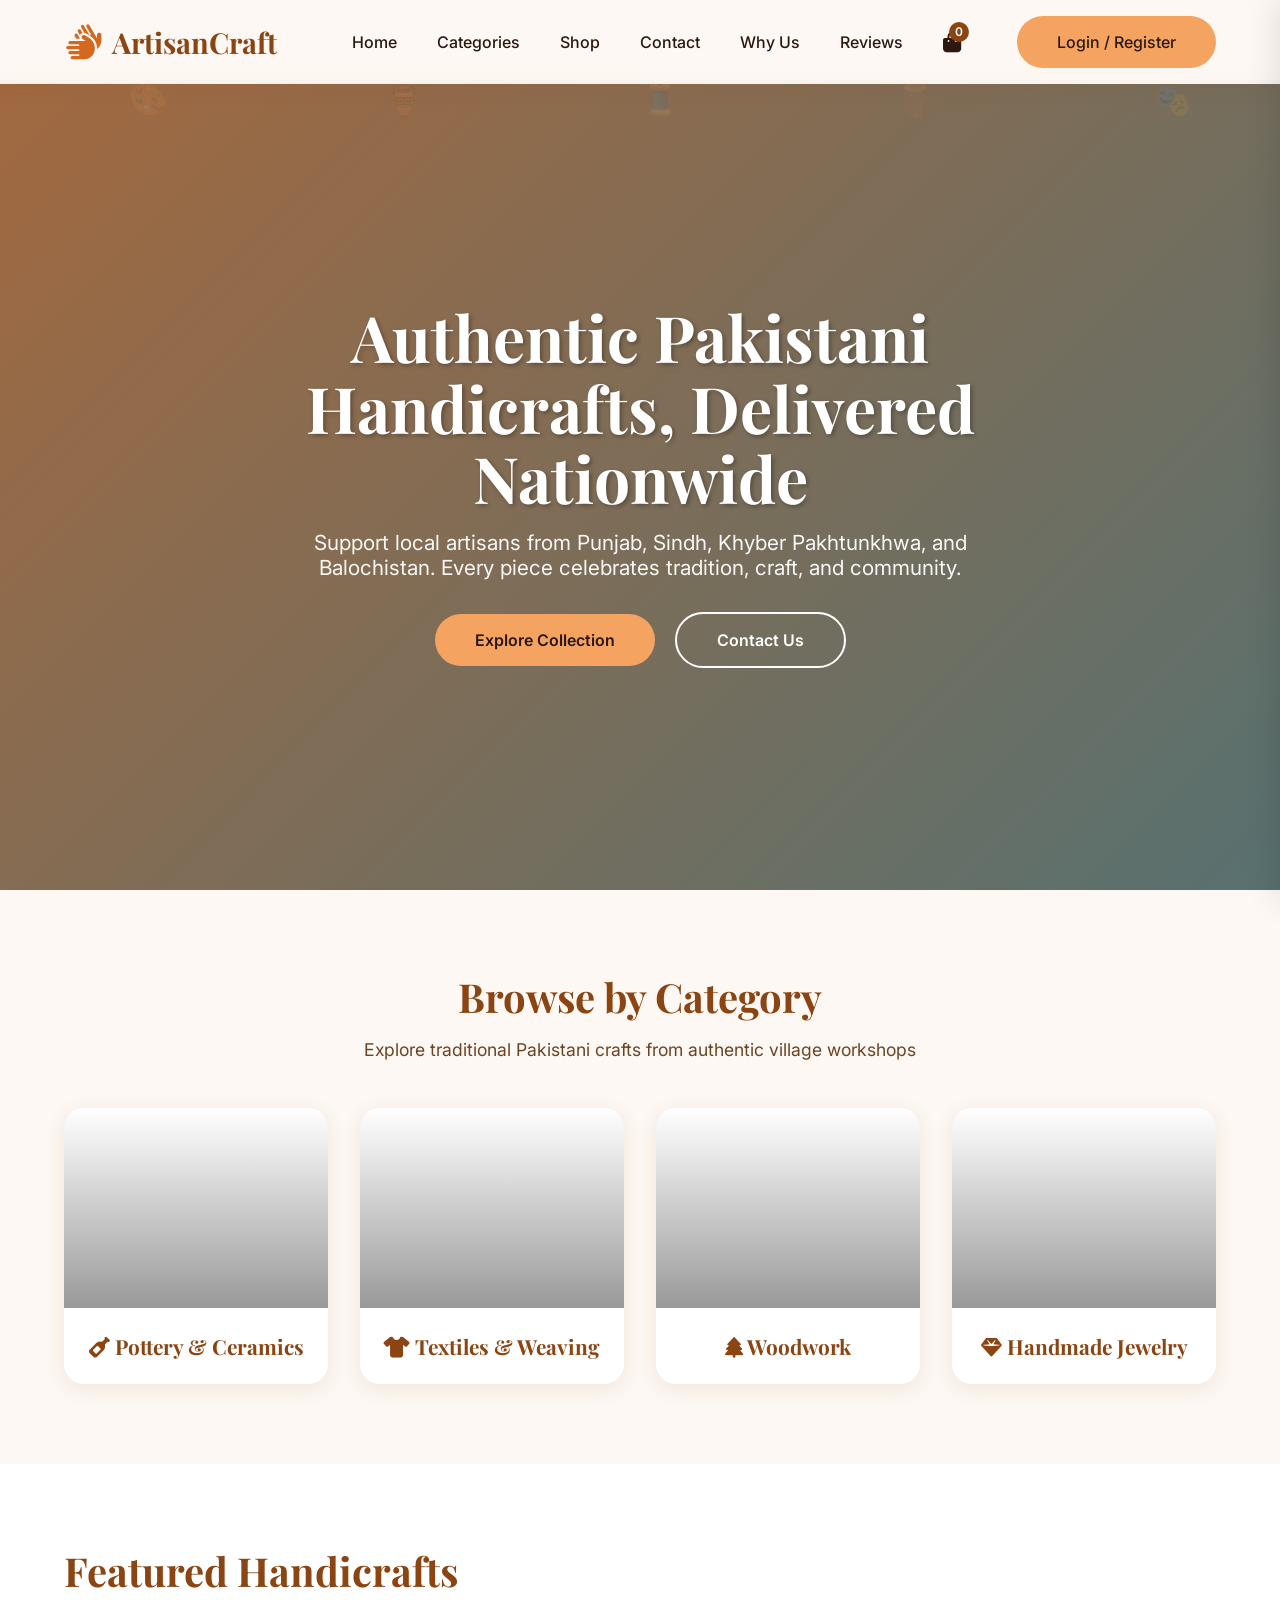
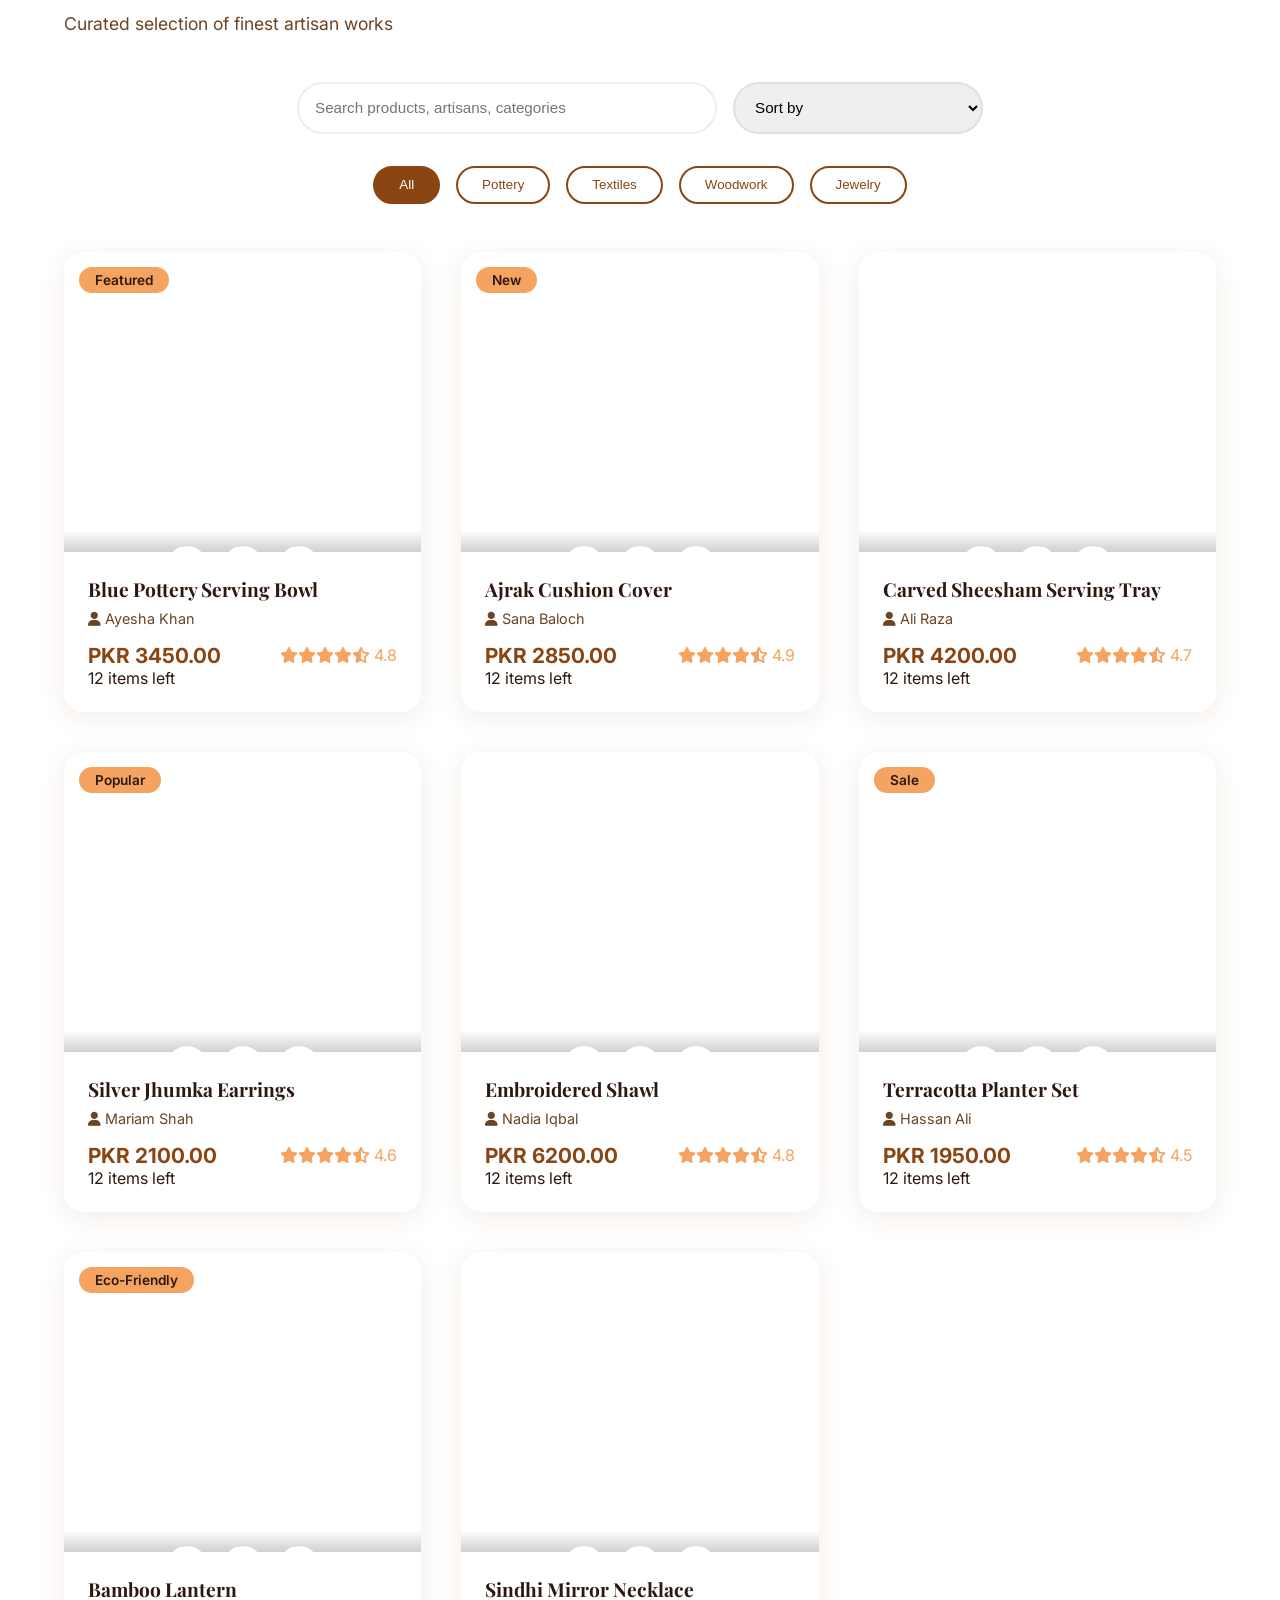
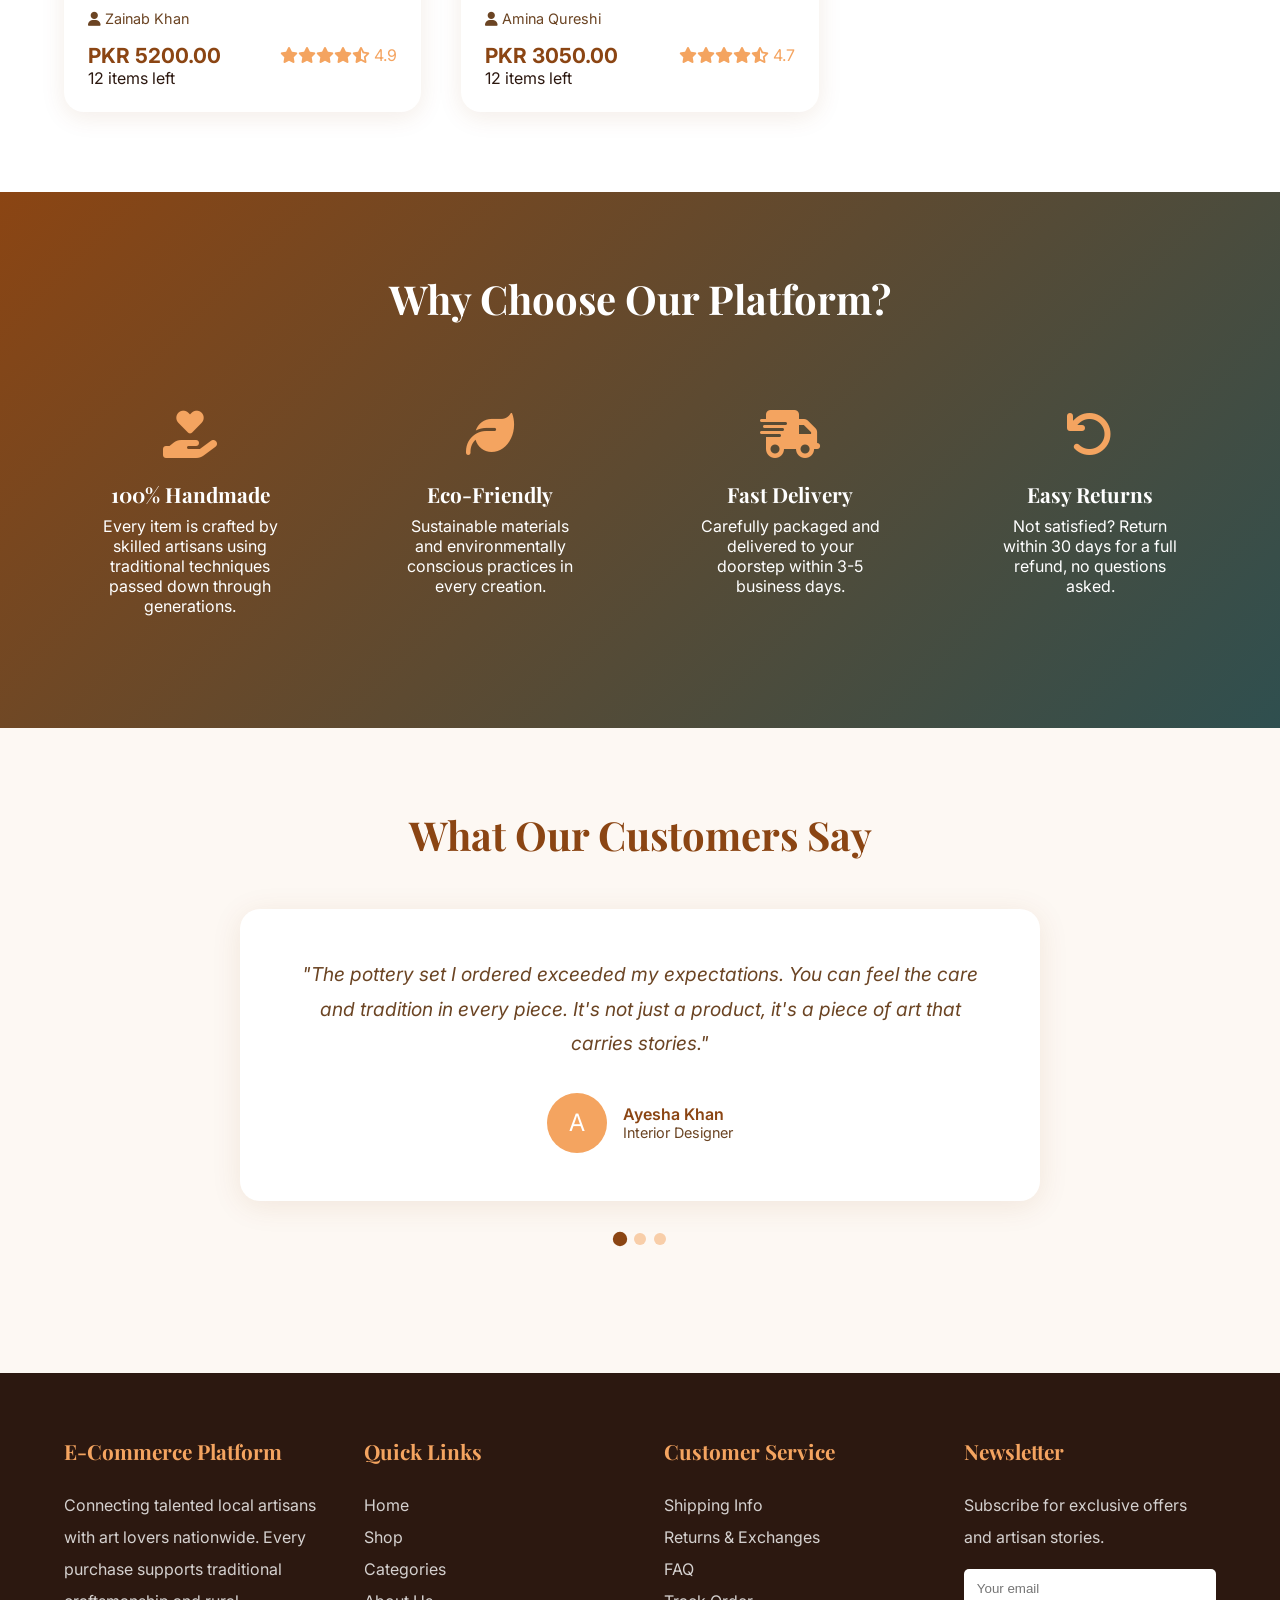
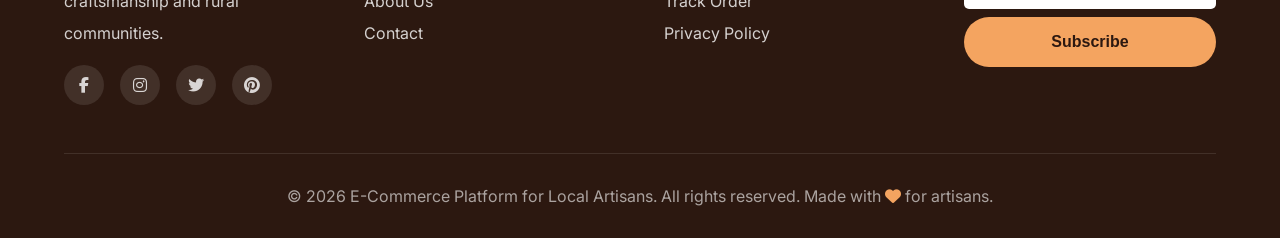
==== index.html @ 155c9979 "Initial project commit" ====
<!DOCTYPE html>
<html lang="en">
<head>
    <meta charset="UTF-8">
    <meta name="viewport" content="width=device-width, initial-scale=1.0">
    <title>E-Commerce Platform for Local Artisans - Pakistani Handicrafts Marketplace</title>
    <link href="https://fonts.googleapis.com/css2?family=Playfair+Display:wght@400;600;700&family=Inter:wght@300;400;500;600&display=swap" rel="stylesheet">
    <link rel="stylesheet" href="https://cdnjs.cloudflare.com/ajax/libs/font-awesome/6.4.0/css/all.min.css">
    <link rel="stylesheet" href="css/auth.css">
    <link rel="stylesheet" href="css/style.css">
</head>
<body>

    <!-- Navigation -->
    <nav id="navbar">
        <a href="index.html" class="logo">
            <i class="fas fa-hands"></i>
            <span class="logo-text">ArtisanCraft</span>
        </a>
        <ul class="nav-links">
            <li><a href="#home">Home</a></li>
            <li><a href="#categories">Categories</a></li>
            <li><a href="shop.html">Shop</a></li>
            <li><a href="contact.html">Contact</a></li>
            <li><a href="#features">Why Us</a></li>
            <li><a href="#testimonials">Reviews</a></li>
            <li class="cart-icon" onclick="toggleCart()">
                <i class="fas fa-shopping-bag"></i>
                <span class="cart-count" id="cartCount">0</span>
            </li>
            <li id="authSection">
                <a href="login.html" class="btn btn-small">Login / Register</a>
            </li>
        </ul>
        <div class="mobile-menu" onclick="toggleMobileMenu()">
            <span></span>
            <span></span>
            <span></span>
        </div>
    </nav>

    <!-- Hero Section -->
    <section class="hero" id="home">
        <div class="floating-shapes">
            <div class="shape" style="left: 10%; animation-delay: 0s;">🎨</div>
            <div class="shape" style="left: 30%; animation-delay: 5s;">🏺</div>
            <div class="shape" style="left: 50%; animation-delay: 10s;">🧵</div>
            <div class="shape" style="left: 70%; animation-delay: 3s;">🪵</div>
            <div class="shape" style="left: 90%; animation-delay: 7s;">🎭</div>
        </div>
        <div class="hero-content">
            <h1>Authentic Pakistani Handicrafts, Delivered Nationwide</h1>
            <p>Support local artisans from Punjab, Sindh, Khyber Pakhtunkhwa, and Balochistan. Every piece celebrates tradition, craft, and community.</p>
            <div>
                <a href="shop.html" class="btn">Explore Collection</a>
                <a href="contact.html" class="btn btn-outline">Contact Us</a>
            </div>
        </div>
    </section>

    <!-- Categories -->
    <section class="categories" id="categories">
        <h2 class="section-title scroll-reveal">Browse by Category</h2>
        <p class="section-subtitle scroll-reveal">Explore traditional Pakistani crafts from authentic village workshops</p>
        <div class="category-grid">
            <div class="category-card scroll-reveal" onclick="filterProducts('pottery')">
                <div class="category-img" style="background-image: url('https://images.unsplash.com/photo-1565193566173-7a0ee3dbe261?ixlib=rb-4.0.3&auto=format&fit=crop&w=600&q=80');"></div>
                <h3><i class="fas fa-wine-bottle"></i> Pottery & Ceramics</h3>
            </div>
            <div class="category-card scroll-reveal" onclick="filterProducts('textiles')">
                <div class="category-img" style="background-image: url('https://images.unsplash.com/photo-1620799140408-edc6dcb6d633?ixlib=rb-4.0.3&auto=format&fit=crop&w=600&q=80');"></div>
                <h3><i class="fas fa-tshirt"></i> Textiles & Weaving</h3>
            </div>
            <div class="category-card scroll-reveal" onclick="filterProducts('woodwork')">
                <div class="category-img" style="background-image: url('https://images.unsplash.com/photo-1589829085413-56de8ae18c73?ixlib=rb-4.0.3&auto=format&fit=crop&w=600&q=80');"></div>
                <h3><i class="fas fa-tree"></i> Woodwork</h3>
            </div>
            <div class="category-card scroll-reveal" onclick="filterProducts('jewelry')">
                <div class="category-img" style="background-image: url('https://images.unsplash.com/photo-1515562141207-7a88fb7ce338?ixlib=rb-4.0.3&auto=format&fit=crop&w=600&q=80');"></div>
                <h3><i class="fas fa-gem"></i> Handmade Jewelry</h3>
            </div>
        </div>
    </section>

    <!-- Products -->
    <section class="products" id="products">
        <h2 class="section-title scroll-reveal">Featured Handicrafts</h2>
        <p class="section-subtitle scroll-reveal">Curated selection of finest artisan works</p>
        
        <div class="product-controls scroll-reveal">
            <input id="searchInput" type="text" placeholder="Search products, artisans, categories" oninput="applyProductFilters()">
            <select id="sortSelect" onchange="applyProductFilters()">
                <option value="default">Sort by</option>
                <option value="price_low">Price: Low to High</option>
                <option value="price_high">Price: High to Low</option>
                <option value="rating">Top Rated</option>
            </select>
        </div>

        <div class="filter-tabs scroll-reveal">
            <button class="tab active" onclick="filterProducts('all')">All</button>
            <button class="tab" onclick="filterProducts('pottery')">Pottery</button>
            <button class="tab" onclick="filterProducts('textiles')">Textiles</button>
            <button class="tab" onclick="filterProducts('woodwork')">Woodwork</button>
            <button class="tab" onclick="filterProducts('jewelry')">Jewelry</button>
        </div>

        <div class="product-grid" id="productGrid">
            <!-- Products will be dynamically inserted here -->
        </div>
    </section>

    <!-- Features -->
    <section class="features" id="features">
        <h2 class="section-title scroll-reveal" style="color: white;">Why Choose Our Platform?</h2>
        <div class="features-grid">
            <div class="feature-item scroll-reveal">
                <div class="feature-icon"><i class="fas fa-hand-holding-heart"></i></div>
                <h3>100% Handmade</h3>
                <p>Every item is crafted by skilled artisans using traditional techniques passed down through generations.</p>
            </div>
            <div class="feature-item scroll-reveal">
                <div class="feature-icon"><i class="fas fa-leaf"></i></div>
                <h3>Eco-Friendly</h3>
                <p>Sustainable materials and environmentally conscious practices in every creation.</p>
            </div>
            <div class="feature-item scroll-reveal">
                <div class="feature-icon"><i class="fas fa-shipping-fast"></i></div>
                <h3>Fast Delivery</h3>
                <p>Carefully packaged and delivered to your doorstep within 3-5 business days.</p>
            </div>
            <div class="feature-item scroll-reveal">
                <div class="feature-icon"><i class="fas fa-undo"></i></div>
                <h3>Easy Returns</h3>
                <p>Not satisfied? Return within 30 days for a full refund, no questions asked.</p>
            </div>
        </div>
    </section>

    <!-- Testimonials -->
    <section class="testimonials" id="testimonials">
        <h2 class="section-title scroll-reveal">What Our Customers Say</h2>
        <div class="testimonial-slider">
            <div class="testimonial-card active">
                <p class="quote">"The pottery set I ordered exceeded my expectations. You can feel the care and tradition in every piece. It's not just a product, it's a piece of art that carries stories."</p>
                <div class="testimonial-author">
                    <div class="author-img">A</div>
                    <div class="author-info">
                        <div class="author-name">Ayesha Khan</div>
                        <div class="author-role">Interior Designer</div>
                    </div>
                </div>
            </div>
            <div class="testimonial-card">
                <p class="quote">"I've been collecting handmade textiles for years, and the quality here is unmatched. The attention to detail and authenticity is remarkable. Highly recommended!"</p>
                <div class="testimonial-author">
                    <div class="author-img">B</div>
                    <div class="author-info">
                        <div class="author-name">Bilal Shah</div>
                        <div class="author-role">Art Collector</div>
                    </div>
                </div>
            </div>
            <div class="testimonial-card">
                <p class="quote">"Supporting local artisans while getting beautiful home decor? Count me in! The wooden sculptures are stunning conversation starters in my living room."</p>
                <div class="testimonial-author">
                    <div class="author-img">M</div>
                    <div class="author-info">
                        <div class="author-name">Mehwish Ali</div>
                        <div class="author-role">Homeowner</div>
                    </div>
                </div>
            </div>
            <div class="slider-dots">
                <span class="dot active" onclick="showTestimonial(0)"></span>
                <span class="dot" onclick="showTestimonial(1)"></span>
                <span class="dot" onclick="showTestimonial(2)"></span>
            </div>
        </div>
    </section>

    <!-- Footer -->
    <footer>
        <div class="footer-grid">
            <div class="footer-col">
                <h3>E-Commerce Platform</h3>
                <p>Connecting talented local artisans with art lovers nationwide. Every purchase supports traditional craftsmanship and rural communities.</p>
                <div class="social-links">
                    <a href="#"><i class="fab fa-facebook-f"></i></a>
                    <a href="#"><i class="fab fa-instagram"></i></a>
                    <a href="#"><i class="fab fa-twitter"></i></a>
                    <a href="#"><i class="fab fa-pinterest"></i></a>
                </div>
            </div>
            <div class="footer-col">
                <h3>Quick Links</h3>
                <a href="#home">Home</a><br>
                <a href="#products">Shop</a><br>
                <a href="#categories">Categories</a><br>
                <a href="#features">About Us</a><br>
                <a href="#">Contact</a>
            </div>
            <div class="footer-col">
                <h3>Customer Service</h3>
                <a href="#">Shipping Info</a><br>
                <a href="#">Returns & Exchanges</a><br>
                <a href="#">FAQ</a><br>
                <a href="#">Track Order</a><br>
                <a href="#">Privacy Policy</a>
            </div>
            <div class="footer-col">
                <h3>Newsletter</h3>
                <p>Subscribe for exclusive offers and artisan stories.</p>
                <form style="margin-top: 1rem;" onsubmit="event.preventDefault(); showToast('Subscribed successfully!')">
                    <input type="email" placeholder="Your email" style="padding: 0.8rem; border-radius: 5px; border: none; width: 100%; margin-bottom: 0.5rem;">
                    <button type="submit" class="btn" style="width: 100%;">Subscribe</button>
                </form>
            </div>
        </div>
        <div class="footer-bottom">
            <p>&copy; 2026 E-Commerce Platform for Local Artisans. All rights reserved. Made with <i class="fas fa-heart" style="color: var(--secondary);"></i> for artisans.</p>
        </div>
    </footer>

    <!-- Cart Sidebar -->
    <div class="overlay" id="overlay" onclick="toggleCart()"></div>
    <div class="cart-sidebar" id="cartSidebar">
        <div class="cart-header">
            <h3><i class="fas fa-shopping-bag"></i> Your Cart</h3>
            <button class="close-cart" onclick="toggleCart()"><i class="fas fa-times"></i></button>
        </div>
        <div class="cart-items" id="cartItems">
            <!-- Cart items will be dynamically inserted -->
        </div>
        <div class="cart-footer">
            <div class="cart-total">
                <span>Total:</span>
                <span id="cartTotal">PKR 0.00</span>
            </div>
            <button class="checkout-btn" onclick="checkout()">
                <i class="fas fa-lock"></i> Proceed to Checkout
            </button>
        </div>
    </div>

    <!-- Quick View Modal -->
    <div class="modal" id="quickViewModal">
        <div class="modal-content">
            <button class="close-modal" onclick="closeModal()"><i class="fas fa-times"></i></button>
            <div class="modal-img" id="modalImg"></div>
            <div class="modal-details">
                <h2 class="modal-title" id="modalTitle">Product Title</h2>
                <div class="modal-price" id="modalPrice">PKR 0.00</div>
                <p class="modal-desc" id="modalDesc">Description</p>
                <div class="modal-actions">
                    <button class="btn" onclick="addToCartFromModal()" style="flex: 1;">
                        <i class="fas fa-shopping-cart"></i> Add to Cart
                    </button>
                    <button class="btn btn-outline" onclick="closeModal()" style="flex: 1;">
                        Close
                    </button>
                </div>
            </div>
        </div>
    </div>

    <!-- Toast -->
    <div class="toast" id="toast">
        <i class="fas fa-check-circle"></i>
        <span id="toastMessage">Added to cart!</span>
    </div>

    <script type="text/template">
        // Product Data
        const products = [
            {
                id: 1,
                title: "Hand-Painted Ceramic Vase",
                artisan: "Maria Gonzalez",
                price: 89.99,
                category: "pottery",
                image: "https://images.unsplash.com/photo-1578749556568-bc2c40e68b61?ixlib=rb-4.0.3&auto=format&fit=crop&w=600&q=80",
                rating: 4.8,
                badge: "Bestseller",
                description: "A stunning hand-painted ceramic vase featuring traditional floral motifs. Each piece is unique, crafted using ancient pottery techniques and fired in a wood-burning kiln for 48 hours."
            },
            {
                id: 2,
                title: "Woven Wall Tapestry",
                artisan: "Aisha Patel",
                price: 145.00,
                category: "textiles",
                image: "https://images.unsplash.com/photo-1528578577235-b963df6db908?ixlib=rb-4.0.3&auto=format&fit=crop&w=600&q=80",
                rating: 4.9,
                badge: "New",
                description: "Intricately woven wall tapestry using organic cotton and natural dyes. This piece takes over 2 weeks to complete and features geometric patterns inspired by traditional tribal art."
            },
            {
                id: 3,
                title: "Carved Walnut Bowl",
                artisan: "John Miller",
                price: 67.50,
                category: "woodwork",
                image: "https://images.unsplash.com/photo-1603653856395-084009e58a42?ixlib=rb-4.0.3&auto=format&fit=crop&w=600&q=80",
                rating: 4.7,
                badge: null,
                description: "Hand-carved from sustainably sourced black walnut, this bowl showcases the natural grain patterns of the wood. Food-safe finish using organic beeswax and mineral oil."
            },
            {
                id: 4,
                title: "Silver Tribal Earrings",
                artisan: "Rosa Martinez",
                price: 45.00,
                category: "jewelry",
                image: "https://images.unsplash.com/photo-1535632066927-ab7c9ab60908?ixlib=rb-4.0.3&auto=format&fit=crop&w=600&q=80",
                rating: 4.6,
                badge: "Popular",
                description: "Sterling silver earrings with intricate tribal patterns hand-stamped by skilled silversmiths. Each pair is oxidized to enhance the detailed designs and polished to a mirror finish."
            },
            {
                id: 5,
                title: "Embroidered Throw Pillow",
                artisan: "Li Wei",
                price: 55.00,
                category: "textiles",
                image: "https://images.unsplash.com/photo-1584100936595-c0654b55a2e6?ixlib=rb-4.0.3&auto=format&fit=crop&w=600&q=80",
                rating: 4.8,
                badge: null,
                description: "Luxurious linen throw pillow featuring hand-embroidered silk thread patterns. The design draws inspiration from ancient silk road motifs, bringing history into your home."
            },
            {
                id: 6,
                title: "Rustic Clay Planter",
                artisan: "Tom Bradley",
                price: 34.99,
                category: "pottery",
                image: "https://images.unsplash.com/photo-1485955900006-10f4d324d411?ixlib=rb-4.0.3&auto=format&fit=crop&w=600&q=80",
                rating: 4.5,
                badge: "Sale",
                description: "Rustic terracotta planter with a natural, unglazed finish. Perfect for succulents and small plants. The porous clay allows roots to breathe and prevents overwatering."
            },
            {
                id: 7,
                title: "Handcrafted Bamboo Lamp",
                artisan: "Chen Yu",
                price: 120.00,
                category: "woodwork",
                image: "https://images.unsplash.com/photo-1507473885765-e6ed057f782c?ixlib=rb-4.0.3&auto=format&fit=crop&w=600&q=80",
                rating: 4.9,
                badge: "Eco-Friendly",
                description: "Sustainable bamboo table lamp with hand-woven shade. The warm light creates beautiful shadow patterns, perfect for creating a cozy atmosphere in any room."
            },
            {
                id: 8,
                title: "Beaded Statement Necklace",
                artisan: "Amara Okafor",
                price: 78.00,
                category: "jewelry",
                image: "https://images.unsplash.com/photo-1599643478518-17488fbbcd75?ixlib=rb-4.0.3&auto=format&fit=crop&w=600&q=80",
                rating: 4.7,
                badge: null,
                description: "Bold statement necklace featuring hand-strung glass beads in vibrant traditional colors. Each bead is carefully selected to create a harmonious, eye-catching design."
            }
        ];

        let cart = [];
        let currentModalProduct = null;

        // Initialize
        document.addEventListener('DOMContentLoaded', () => {
            renderProducts('all');
            setupScrollReveal();
            setupNavbar();
        });

        // Render Products
        function renderProducts(category) {
            const grid = document.getElementById('productGrid');
            const filtered = category === 'all' ? products : products.filter(p => p.category === category);
            
            grid.innerHTML = filtered.map(product => `
                <div class="product-card scroll-reveal">
                    <div class="product-img" style="background-image: url('${product.image}')">
                        ${product.badge ? `<span class="product-badge">${product.badge}</span>` : ''}
                        <div class="product-actions">
                            <button class="action-btn" onclick="quickView(${product.id})" title="Quick View">
                                <i class="fas fa-eye"></i>
                            </button>
                            <button class="action-btn" onclick="addToCart(${product.id})" title="Add to Cart">
                                <i class="fas fa-shopping-cart"></i>
                            </button>
                            <button class="action-btn" onclick="showToast('Added to wishlist!')" title="Wishlist">
                                <i class="fas fa-heart"></i>
                            </button>
                        </div>
                    </div>
                    <div class="product-info">
                        <h3 class="product-title">${product.title}</h3>
                        <p class="product-artisan"><i class="fas fa-user"></i> ${product.artisan}</p>
                        <div class="product-price">
                            <span class="price">PKR ${product.price.toFixed(2)}</span>
                            <span class="rating">
                                ${Array(5).fill(0).map((_, i) => 
                                    `<i class="fas fa-star${i < Math.floor(product.rating) ? '' : '-half-alt'}"></i>`
                                ).join('')}
                                ${product.rating}
                            </span>
                        </div>
                    </div>
                </div>
            `).join('');

            // Re-trigger scroll reveal for new elements
            setTimeout(() => {
                document.querySelectorAll('.product-card').forEach(el => {
                    el.classList.add('active');
                });
            }, 100);
        }

        // Filter Products
        function filterProducts(category) {
            // Update active tab
            document.querySelectorAll('.tab').forEach(tab => {
                tab.classList.remove('active');
                if (tab.textContent.toLowerCase().includes(category) || (category === 'all' && tab.textContent === 'All')) {
                    tab.classList.add('active');
                }
            });

            renderProducts(category);
            
            // Scroll to products if coming from category click
            if (window.scrollY < document.getElementById('products').offsetTop - 100) {
                document.getElementById('products').scrollIntoView({ behavior: 'smooth' });
            }
        }

        // Quick View
        function quickView(id) {
            const product = products.find(p => p.id === id);
            currentModalProduct = product;
            
            document.getElementById('modalImg').style.backgroundImage = `url('${product.image}')`;
            document.getElementById('modalTitle').textContent = product.title;
            document.getElementById('modalPrice').textContent = `PKR ${product.price.toFixed(2)}`;
            document.getElementById('modalDesc').textContent = product.description;
            
            document.getElementById('quickViewModal').classList.add('active');
        }

        function closeModal() {
            document.getElementById('quickViewModal').classList.remove('active');
        }

        function addToCartFromModal() {
            if (currentModalProduct) {
                addToCart(currentModalProduct.id);
                closeModal();
            }
        }

        // Cart Functions
        function addToCart(id) {
            const product = products.find(p => p.id === id);
            const existingItem = cart.find(item => item.id === id);
            
            if (existingItem) {
                existingItem.quantity++;
            } else {
                cart.push({ ...product, quantity: 1 });
            }
            
            updateCart();
            showToast(`${product.title} added to cart!`);
        }

        function removeFromCart(id) {
            cart = cart.filter(item => item.id !== id);
            updateCart();
        }

        function updateQuantity(id, change) {
            const item = cart.find(item => item.id === id);
            if (item) {
                item.quantity += change;
                if (item.quantity <= 0) {
                    removeFromCart(id);
                } else {
                    updateCart();
                }
            }
        }

        function updateCart() {
            const cartItems = document.getElementById('cartItems');
            const cartCount = document.getElementById('cartCount');
            const cartTotal = document.getElementById('cartTotal');
            
            const totalItems = cart.reduce((sum, item) => sum + item.quantity, 0);
            const totalPrice = cart.reduce((sum, item) => sum + (item.price * item.quantity), 0);
            
            cartCount.textContent = totalItems;
            cartTotal.textContent = `PKR ${totalPrice.toFixed(2)}`;
            
            if (cart.length === 0) {
                cartItems.innerHTML = `
                    <div style="text-align: center; padding: 3rem 1rem; color: var(--text-light);">
                        <i class="fas fa-shopping-bag" style="font-size: 3rem; margin-bottom: 1rem; opacity: 0.3;"></i>
                        <p>Your cart is empty</p>
                        <a href="#products" class="btn" style="margin-top: 1rem;" onclick="toggleCart()">Start Shopping</a>
                    </div>
                `;
            } else {
                cartItems.innerHTML = cart.map(item => `
                    <div class="cart-item">
                        <div class="cart-item-img" style="background-image: url('${item.image}')"></div>
                        <div class="cart-item-details">
                            <div class="cart-item-title">${item.title}</div>
                            <div class="cart-item-price">PKR ${item.price.toFixed(2)}</div>
                            <div class="quantity-control">
                                <button class="qty-btn" onclick="updateQuantity(${item.id}, -1)">-</button>
                                <span>${item.quantity}</span>
                                <button class="qty-btn" onclick="updateQuantity(${item.id}, 1)">+</button>
                            </div>
                            <span class="remove-item" onclick="removeFromCart(${item.id})">
                                <i class="fas fa-trash"></i> Remove
                            </span>
                        </div>
                    </div>
                `).join('');
            }
        }

        function toggleCart() {
            document.getElementById('cartSidebar').classList.toggle('open');
            document.getElementById('overlay').classList.toggle('active');
        }

        function checkout() {
            if (cart.length === 0) {
                showToast('Your cart is empty!');
                return;
            }
            showToast('Proceeding to checkout...');
            setTimeout(() => {
                alert('Thank you for your order! This is a demo checkout.');
                cart = [];
                updateCart();
                toggleCart();
            }, 1500);
        }

        // Toast Notification
        function showToast(message) {
            const toast = document.getElementById('toast');
            document.getElementById('toastMessage').textContent = message;
            toast.classList.add('show');
            
            setTimeout(() => {
                toast.classList.remove('show');
            }, 3000);
        }

        // Testimonial Slider
        let currentTestimonial = 0;
        const testimonials = document.querySelectorAll('.testimonial-card');
        const dots = document.querySelectorAll('.dot');

        function showTestimonial(index) {
            testimonials.forEach(t => t.classList.remove('active'));
            dots.forEach(d => d.classList.remove('active'));
            
            testimonials[index].classList.add('active');
            dots[index].classList.add('active');
            currentTestimonial = index;
        }

        // Auto-advance testimonials
        setInterval(() => {
            currentTestimonial = (currentTestimonial + 1) % testimonials.length;
            showTestimonial(currentTestimonial);
        }, 5000);

        // Scroll Reveal Animation
        function setupScrollReveal() {
            const observer = new IntersectionObserver((entries) => {
                entries.forEach(entry => {
                    if (entry.isIntersecting) {
                        entry.target.classList.add('active');
                    }
                });
            }, { threshold: 0.1 });

            document.querySelectorAll('.scroll-reveal').forEach(el => {
                observer.observe(el);
            });
        }

        // Navbar Scroll Effect
        function setupNavbar() {
            const navbar = document.getElementById('navbar');
            let lastScroll = 0;

            window.addEventListener('scroll', () => {
                const currentScroll = window.pageYOffset;
                
                if (currentScroll > 100) {
                    navbar.style.boxShadow = '0 2px 20px rgba(139, 69, 19, 0.15)';
                } else {
                    navbar.style.boxShadow = '0 2px 20px var(--shadow)';
                }
                
                lastScroll = currentScroll;
            });
        }

        // Mobile Menu
        function toggleMobileMenu() {
            // Simple mobile menu toggle - in production, you'd expand this
            document.querySelector('.nav-links').classList.toggle('mobile-active');
        }

        // Smooth Scroll for Navigation Links
        document.querySelectorAll('a[href^="#"]').forEach(anchor => {
            anchor.addEventListener('click', function (e) {
                e.preventDefault();
                const target = document.querySelector(this.getAttribute('href'));
                if (target) {
                    target.scrollIntoView({ behavior: 'smooth', block: 'start' });
                }
            });
        });

        // Close modal on escape key
        document.addEventListener('keydown', (e) => {
            if (e.key === 'Escape') {
                closeModal();
                if (document.getElementById('cartSidebar').classList.contains('open')) {
                    toggleCart();
                }
            }
        });
    </script>
    <script src="js/auth.js"></script>
    <script src="js/main.js"></script>
</body>
</html>
---- css/auth.css ----
:root {
    --primary: #8B4513;
    --primary-light: #D2691E;
    --secondary: #F4A460;
    --accent: #2F4F4F;
    --bg: #FDF8F3;
    --text: #2C1810;
    --text-light: #6B4423;
    --white: #FFFFFF;
    --shadow: rgba(139, 69, 19, 0.1);
}

* {
    margin: 0;
    padding: 0;
    box-sizing: border-box;
}

body {
    font-family: 'Inter', sans-serif;
    background-color: var(--bg);
    color: var(--text);
    min-height: 100vh;
}

.auth-container {
    display: flex;
    min-height: 100vh;
}

/* Left Side - Branding */
.auth-left {
    flex: 1;
    background: linear-gradient(135deg, var(--primary), var(--accent));
    color: var(--white);
    display: flex;
    flex-direction: column;
    justify-content: center;
    align-items: center;
    padding: 3rem;
    position: relative;
    overflow: hidden;
}

.auth-left::before {
    content: '';
    position: absolute;
    width: 300px;
    height: 300px;
    background: rgba(255,255,255,0.1);
    border-radius: 50%;
    top: -100px;
    left: -100px;
}

.auth-left::after {
    content: '';
    position: absolute;
    width: 200px;
    height: 200px;
    background: rgba(255,255,255,0.05);
    border-radius: 50%;
    bottom: -50px;
    right: -50px;
}

.auth-brand {
    text-align: center;
    z-index: 1;
}

.auth-brand i {
    font-size: 4rem;
    margin-bottom: 1rem;
    color: var(--secondary);
}

.auth-brand h1 {
    font-family: 'Playfair Display', serif;
    font-size: 2.5rem;
    margin-bottom: 0.5rem;
}

.auth-brand p {
    opacity: 0.9;
    font-size: 1.1rem;
}

.auth-features {
    margin-top: 3rem;
    z-index: 1;
}

.feature {
    display: flex;
    align-items: center;
    gap: 1rem;
    margin-bottom: 1.5rem;
    padding: 1rem;
    background: rgba(255,255,255,0.1);
    border-radius: 10px;
    backdrop-filter: blur(10px);
}

.feature i {
    font-size: 1.5rem;
    color: var(--secondary);
}

/* Right Side - Form */
.auth-right {
    flex: 1;
    display: flex;
    justify-content: center;
    align-items: center;
    padding: 3rem;
    background: var(--white);
}

.auth-form {
    width: 100%;
    max-width: 450px;
}

.auth-form.hidden {
    display: none;
}

.auth-form h2 {
    font-family: 'Playfair Display', serif;
    font-size: 2rem;
    color: var(--primary);
    margin-bottom: 0.5rem;
}

.auth-form > p {
    color: var(--text-light);
    margin-bottom: 2rem;
}

.form-group {
    margin-bottom: 1.5rem;
}

.form-group label {
    display: block;
    margin-bottom: 0.5rem;
    font-weight: 500;
    color: var(--text);
}

.form-group label i {
    color: var(--primary);
    margin-right: 0.3rem;
    width: 20px;
}

.form-group input,
.form-group select,
.form-group textarea {
    width: 100%;
    padding: 0.9rem 1rem;
    border: 2px solid #e0e0e0;
    border-radius: 10px;
    font-size: 1rem;
    font-family: 'Inter', sans-serif;
    transition: all 0.3s;
}

.form-group input:focus,
.form-group select:focus,
.form-group textarea:focus {
    outline: none;
    border-color: var(--primary);
    box-shadow: 0 0 0 3px rgba(139, 69, 19, 0.1);
}

.password-input {
    position: relative;
}

.password-input input {
    padding-right: 45px;
}

.toggle-password {
    position: absolute;
    right: 15px;
    top: 50%;
    transform: translateY(-50%);
    cursor: pointer;
    color: var(--text-light);
    transition: color 0.3s;
}

.toggle-password:hover {
    color: var(--primary);
}

.form-options {
    display: flex;
    justify-content: space-between;
    align-items: center;
    margin-bottom: 1.5rem;
}

.remember {
    display: flex;
    align-items: center;
    gap: 0.5rem;
    cursor: pointer;
    color: var(--text-light);
}

.remember input {
    width: auto;
}

.forgot {
    color: var(--primary);
    text-decoration: none;
    font-weight: 500;
}

.forgot:hover {
    text-decoration: underline;
}

.btn {
    display: inline-block;
    padding: 1rem 2.5rem;
    background: var(--secondary);
    color: var(--text);
    text-decoration: none;
    border-radius: 50px;
    font-weight: 600;
    transition: all 0.3s;
    border: none;
    cursor: pointer;
    font-size: 1rem;
}

.btn:hover {
    transform: translateY(-3px);
    box-shadow: 0 10px 30px rgba(244, 164, 96, 0.4);
}

.btn-auth {
    width: 100%;
    background: var(--primary);
    color: var(--white);
    padding: 1rem;
    font-size: 1.1rem;
}

.btn-auth:hover {
    background: var(--accent);
    box-shadow: 0 5px 20px rgba(139, 69, 19, 0.3);
}

.btn-outline {
    background: transparent;
    border: 2px solid var(--primary);
    color: var(--primary);
}

.btn-outline:hover {
    background: var(--primary);
    color: var(--white);
}

.auth-divider {
    text-align: center;
    margin: 2rem 0;
    position: relative;
}

.auth-divider::before {
    content: '';
    position: absolute;
    top: 50%;
    left: 0;
    right: 0;
    height: 1px;
    background: #e0e0e0;
}

.auth-divider span {
    background: var(--white);
    padding: 0 1rem;
    position: relative;
    color: var(--text-light);
}

.role-selector {
    text-align: center;
}

.role-selector p {
    margin-bottom: 1rem;
    color: var(--text-light);
}

.role-buttons {
    display: flex;
    gap: 1rem;
}

.btn-role {
    flex: 1;
    padding: 1rem;
    border-radius: 15px;
    display: flex;
    flex-direction: column;
    align-items: center;
    gap: 0.5rem;
}

.btn-role i {
    font-size: 1.5rem;
}

.btn-role.buyer {
    background: linear-gradient(135deg, #667eea, #764ba2);
    color: white;
    border: none;
}

.btn-role.seller {
    background: linear-gradient(135deg, #f093fb, #f5576c);
    color: white;
    border: none;
}

.switch-auth {
    text-align: center;
    margin-top: 2rem;
    color: var(--text-light);
}

.switch-auth a {
    color: var(--primary);
    font-weight: 600;
    text-decoration: none;
}

.switch-auth a:hover {
    text-decoration: underline;
}

.back-home {
    display: block;
    text-align: center;
    margin-top: 2rem;
    color: var(--text-light);
    text-decoration: none;
    transition: color 0.3s;
}

.back-home:hover {
    color: var(--primary);
}

.back-home i {
    margin-right: 0.5rem;
}

/* Toast */
.toast {
    position: fixed;
    bottom: 30px;
    right: 30px;
    background: var(--primary);
    color: var(--white);
    padding: 1rem 2rem;
    border-radius: 10px;
    box-shadow: 0 5px 20px rgba(0,0,0,0.2);
    transform: translateY(100px);
    opacity: 0;
    transition: all 0.3s;
    z-index: 1003;
    display: flex;
    align-items: center;
    gap: 0.5rem;
}

.toast.show {
    transform: translateY(0);
    opacity: 1;
}

/* Responsive */
@media (max-width: 900px) {
    .auth-left {
        display: none;
    }
    
    .auth-right {
        padding: 2rem;
    }
}
---- css/style.css ----
/* ==================== CSS VARIABLES (Custom Properties) ==================== */
:root {
    --primary: #8B4513;        /* Saddle Brown - Main brand color */
    --primary-light: #D2691E;  /* Chocolate - Lighter accent */
    --secondary: #F4A460;      /* Sandy Brown - Buttons/highlights */
    --accent: #2F4F4F;         /* Dark Slate Gray - Secondary color */
    --bg: #FDF8F3;             /* Cream - Background color */
    --text: #2C1810;           /* Dark Brown - Main text */
    --text-light: #6B4423;     /* Light Brown - Secondary text */
    --white: #FFFFFF;          /* White */
    --shadow: rgba(139, 69, 19, 0.1);  /* Brown shadow */
    --card-bg: #FFFFFF;        /* Card background */
}

/* ==================== RESET & BASE STYLES ==================== */
* {
    margin: 0;
    padding: 0;
    box-sizing: border-box;  /* Includes padding in element's total width/height */
}

body {
    font-family: 'Inter', sans-serif;  /* Body text font */
    background-color: var(--bg);
    color: var(--text);
    overflow-x: hidden;  /* Prevent horizontal scroll */
}

/* Heading font family */
h1, h2, h3, h4 {
    font-family: 'Playfair Display', serif;
}

/* ==================== NAVIGATION ==================== */
nav {
    position: fixed;           /* Stays at top when scrolling */
    top: 0;
    width: 100%;
    background: rgba(253, 248, 243, 0.95);  /* Semi-transparent */
    backdrop-filter: blur(10px);            /* Blur effect behind nav */
    z-index: 1000;             /* Stays on top of other elements */
    padding: 1rem 5%;
    display: flex;
    justify-content: space-between;  /* Logo left, links right */
    align-items: center;
    box-shadow: 0 2px 20px var(--shadow);
    transition: all 0.3s ease;
}

/* Logo styling */
.logo {
    font-family: 'Playfair Display', serif;
    font-size: 1.8rem;
    font-weight: 700;
    color: var(--primary);
    text-decoration: none;
    display: flex;
    align-items: center;
    gap: 0.5rem;
    transition: all 0.3s ease;
}

.logo i {
    font-size: 2.2rem;
    color: var(--secondary);
    transition: transform 0.3s ease;
}

.logo-text {
    color: var(--primary);
}

.logo:hover {
    color: var(--secondary);
}

.logo:hover i {
    transform: scale(1.1);
    color: var(--primary);
}

/* Navigation links container */
.nav-links {
    display: flex;
    gap: 2.5rem;
    list-style: none;          /* Remove bullet points */
    align-items: center;
}

/* Individual nav links */
.nav-links a {
    text-decoration: none;
    color: var(--text);
    font-weight: 500;
    transition: color 0.3s;
    position: relative;
}

/* Underline animation on hover */
.nav-links a::after {
    content: '';
    position: absolute;
    bottom: -5px;
    left: 0;
    width: 0;
    height: 2px;
    background: var(--primary);
    transition: width 0.3s;
}

.nav-links a:hover::after {
    width: 100%;
}

.nav-links a:hover {
    color: var(--primary);
}

/* Shopping cart icon */
.cart-icon {
    position: relative;
    cursor: pointer;
    font-size: 1.3rem;
}

/* Cart item count badge */
.cart-count {
    position: absolute;
    top: -8px;
    right: -8px;
    background: var(--primary);
    color: white;
    border-radius: 50%;
    width: 20px;
    height: 20px;
    display: flex;
    align-items: center;
    justify-content: center;
    font-size: 0.75rem;
    font-weight: 600;
}

/* Mobile menu button (hidden on desktop) */
.mobile-menu {
    display: none;
    font-size: 1.5rem;
    cursor: pointer;
}

/* ==================== HERO SECTION ==================== */
.hero {
    margin-top: 80px;          /* Space for fixed navbar */
    height: 90vh;              /* 90% of viewport height */
    background: linear-gradient(135deg, rgba(139, 69, 19, 0.8), rgba(47, 79, 79, 0.8)),
                url('https://images.unsplash.com/photo-1459411552884-841db9b3cc2a?ixlib=rb-4.0.3&auto=format&fit=crop&w=1920&q=80');
    background-size: cover;
    background-position: center;
    display: flex;
    align-items: center;
    justify-content: center;
    text-align: center;
    color: var(--white);
    position: relative;
    overflow: hidden;
}

/* Floating emoji decorations */
.floating-shapes {
    position: absolute;
    width: 100%;
    height: 100%;
    overflow: hidden;
    pointer-events: none;      /* Let clicks pass through */
}

.shape {
    position: absolute;
    opacity: 0.1;
    animation: float 20s infinite linear;
    font-size: 2rem;
}

/* Float animation keyframes */
@keyframes float {
    0% { transform: translateY(100vh) rotate(0deg); }
    100% { transform: translateY(-100px) rotate(360deg); }
}

/* Hero text content */
.hero-content {
    max-width: 800px;
    padding: 0 2rem;
    animation: fadeInUp 1s ease;
}

.hero h1 {
    font-size: 4rem;
    margin-bottom: 1rem;
    line-height: 1.1;
    text-shadow: 2px 2px 4px rgba(0,0,0,0.3);
}

.hero p {
    font-size: 1.3rem;
    margin-bottom: 2rem;
    opacity: 0.95;
}

/* Fade in animation */
@keyframes fadeInUp {
    from { opacity: 0; transform: translateY(30px); }
    to { opacity: 1; transform: translateY(0); }
}

/* ==================== BUTTONS ==================== */
.btn {
    display: inline-block;
    padding: 1rem 2.5rem;
    background: var(--secondary);
    color: var(--text);
    text-decoration: none;
    border-radius: 50px;       /* Pill shape */
    font-weight: 600;
    transition: all 0.3s;
    border: none;
    cursor: pointer;
    font-size: 1rem;
}

.btn:hover {
    transform: translateY(-3px);   /* Lift effect */
    box-shadow: 0 10px 30px rgba(244, 164, 96, 0.4);
}

/* Outline button variant */
.btn-outline {
    background: transparent;
    border: 2px solid var(--white);
    color: var(--white);
    margin-left: 1rem;
}

.btn-outline:hover {
    background: var(--white);
    color: var(--primary);
}

/* ==================== CATEGORIES SECTION ==================== */
.categories {
    padding: 5rem 5%;          /* 5rem top/bottom, 5% sides */
    text-align: center;
}

/* Section headings */
.section-title {
    font-size: 2.5rem;
    margin-bottom: 1rem;
    color: var(--primary);
}

.section-subtitle {
    color: var(--text-light);
    margin-bottom: 3rem;
    font-size: 1.1rem;
}

/* Category cards grid */
.category-grid {
    display: grid;
    grid-template-columns: repeat(auto-fit, minmax(250px, 1fr));  /* Responsive columns */
    gap: 2rem;
    max-width: 1200px;
    margin: 0 auto;
}

/* Individual category card */
.category-card {
    background: var(--card-bg);
    border-radius: 20px;
    overflow: hidden;
    box-shadow: 0 5px 20px var(--shadow);
    transition: transform 0.3s;
    cursor: pointer;
}

.category-card:hover {
    transform: translateY(-10px);  /* Lift on hover */
}

/* Category image */
.category-img {
    height: 200px;
    background-size: cover;
    background-position: center;
    position: relative;
}

/* Dark gradient overlay on image */
.category-img::after {
    content: '';
    position: absolute;
    inset: 0;                  /* Covers entire element */
    background: linear-gradient(to top, rgba(0,0,0,0.4), transparent);
}

.category-card h3 {
    padding: 1.5rem;
    font-size: 1.3rem;
    color: var(--primary);
}

/* ==================== PRODUCTS SECTION ==================== */
.products {
    padding: 5rem 5%;
    background: var(--white);
}

/* Filter tabs */
.filter-tabs {
    display: flex;
    justify-content: center;
    gap: 1rem;
    margin-bottom: 3rem;
    flex-wrap: wrap;
}

.product-controls {
    display: flex;
    justify-content: center;
    gap: 1rem;
    margin-bottom: 2rem;
    flex-wrap: wrap;
}

.product-controls input,
.product-controls select {
    padding: 0.9rem 1rem;
    border: 2px solid var(--shadow);
    border-radius: 999px;
    min-width: 250px;
    max-width: 420px;
    outline: none;
    font-size: 0.95rem;
}

.product-controls input {
    flex: 1 1 320px;
}

.product-controls select {
    width: 220px;
}

.tab {
    padding: 0.6rem 1.5rem;
    border: 2px solid var(--primary);
    background: transparent;
    color: var(--primary);
    border-radius: 30px;
    cursor: pointer;
    font-weight: 500;
    transition: all 0.3s;
}

.tab.active, .tab:hover {
    background: var(--primary);
    color: var(--white);
}

/* Product grid */
.product-grid {
    display: grid;
    grid-template-columns: repeat(auto-fill, minmax(280px, 1fr));
    gap: 2.5rem;
    max-width: 1400px;
    margin: 0 auto;
}

.no-results {
    grid-column: 1 / -1;
    text-align: center;
    padding: 4rem 2rem;
    border: 2px dashed var(--shadow);
    border-radius: 20px;
    color: var(--text-light);
    font-size: 1rem;
    background: rgba(255,255,255,0.9);
}

/* Product card */
.product-card {
    background: var(--card-bg);
    border-radius: 20px;
    overflow: hidden;
    box-shadow: 0 5px 25px var(--shadow);
    transition: all 0.3s;
    position: relative;
}

.product-card:hover {
    transform: translateY(-5px);
    box-shadow: 0 15px 40px rgba(139, 69, 19, 0.15);
}

/* Product image container */
.product-img {
    height: 300px;
    background-size: cover;
    background-position: center;
    position: relative;
    overflow: hidden;
}

/* Product badge (e.g., "Bestseller", "New") */
.product-badge {
    position: absolute;
    top: 15px;
    left: 15px;
    background: var(--secondary);
    color: var(--text);
    padding: 0.3rem 1rem;
    border-radius: 20px;
    font-size: 0.85rem;
    font-weight: 600;
}

/* Action buttons (hidden by default, shown on hover) */
.product-actions {
    position: absolute;
    bottom: -50px;             /* Hidden below card */
    left: 0;
    right: 0;
    display: flex;
    justify-content: center;
    gap: 1rem;
    padding: 1rem;
    background: linear-gradient(to top, rgba(0,0,0,0.6), transparent);
    transition: bottom 0.3s;
}

.product-card:hover .product-actions {
    bottom: 0;                 /* Slide up on hover */
}

/* Action button circle */
.action-btn {
    width: 40px;
    height: 40px;
    border-radius: 50%;
    background: var(--white);
    border: none;
    display: flex;
    align-items: center;
    justify-content: center;
    cursor: pointer;
    transition: all 0.3s;
    color: var(--primary);
}

.action-btn:hover {
    background: var(--primary);
    color: var(--white);
    transform: scale(1.1);
}

/* Product info below image */
.product-info {
    padding: 1.5rem;
}

.product-title {
    font-size: 1.2rem;
    margin-bottom: 0.5rem;
    color: var(--text);
}

.product-artisan {
    color: var(--text-light);
    font-size: 0.9rem;
    margin-bottom: 0.5rem;
}

.product-price {
    display: flex;
    justify-content: space-between;
    align-items: center;
    margin-top: 1rem;
}

.price {
    font-size: 1.3rem;
    font-weight: 700;
    color: var(--primary);
}

.rating {
    color: var(--secondary);
}

/* ==================== FEATURES SECTION ==================== */
.features {
    padding: 5rem 5%;
    background: linear-gradient(135deg, var(--primary), var(--accent));
    color: var(--white);
    text-align: center;
}

/* ==================== CONTACT SECTION ==================== */
.contact-section {
    padding: 5rem 5%;
    background: rgba(255,255,255,0.96);
}

.contact-cta {
    padding: 4rem 5%;
    background: linear-gradient(135deg, rgba(255,255,255,0.95), rgba(249, 240, 226, 0.95));
    text-align: center;
}

.contact-cta-inner {
    max-width: 900px;
    margin: 0 auto;
    padding: 2rem 2rem;
    border-radius: 26px;
    background: var(--card-bg);
    box-shadow: 0 12px 36px rgba(0,0,0,0.08);
}

.contact-cta-inner h2 {
    margin-bottom: 1rem;
}

.contact-cta-inner p {
    margin-bottom: 1.5rem;
    color: var(--text-light);
    line-height: 1.8;
}

.contact-grid {
    display: grid;
    grid-template-columns: repeat(2, minmax(0, 1fr));
    gap: 2.5rem;
    max-width: 1200px;
    margin: 0 auto;
}

.contact-details,
.contact-form {
    background: var(--card-bg);
    border-radius: 24px;
    padding: 2.5rem;
    box-shadow: 0 10px 30px rgba(0,0,0,0.08);
}

.contact-details h2,
.contact-form h2 {
    margin-bottom: 1rem;
}

.contact-info p {
    display: flex;
    align-items: center;
    gap: 0.75rem;
    margin-bottom: 1rem;
    color: var(--text-light);
}

.contact-form .form-row {
    display: grid;
    grid-template-columns: repeat(2, minmax(0, 1fr));
    gap: 1rem;
    margin-bottom: 1rem;
}

.contact-form input,
.contact-form textarea {
    width: 100%;
    padding: 1rem 1.2rem;
    border-radius: 14px;
    border: 2px solid var(--shadow);
    background: var(--white);
    color: var(--text);
    outline: none;
    font-size: 0.95rem;
}

.contact-form textarea {
    resize: vertical;
    min-height: 180px;
}

.contact-form button {
    width: 100%;
    margin-top: 0.5rem;
}

@media (max-width: 860px) {
    .contact-grid {
        grid-template-columns: 1fr;
    }
}

.features-grid {
    display: grid;
    grid-template-columns: repeat(auto-fit, minmax(250px, 1fr));
    gap: 3rem;
    max-width: 1200px;
    margin: 3rem auto 0;
}

.feature-item {
    padding: 2rem;
}

.feature-icon {
    font-size: 3rem;
    margin-bottom: 1rem;
    color: var(--secondary);
}

.feature-item h3 {
    font-size: 1.3rem;
    margin-bottom: 0.5rem;
}

/* ==================== TESTIMONIALS SECTION ==================== */
.testimonials {
    padding: 5rem 5%;
    text-align: center;
}

.testimonial-slider {
    max-width: 800px;
    margin: 3rem auto;
    position: relative;
}

/* Individual testimonial (hidden by default) */
.testimonial-card {
    background: var(--card-bg);
    padding: 3rem;
    border-radius: 20px;
    box-shadow: 0 5px 30px var(--shadow);
    display: none;
}

/* Active testimonial */
.testimonial-card.active {
    display: block;
    animation: fadeIn 0.5s;
}

@keyframes fadeIn {
    from { opacity: 0; }
    to { opacity: 1; }
}

.quote {
    font-size: 1.2rem;
    font-style: italic;
    color: var(--text-light);
    margin-bottom: 2rem;
    line-height: 1.8;
}

.testimonial-author {
    display: flex;
    align-items: center;
    justify-content: center;
    gap: 1rem;
}

/* Author avatar circle */
.author-img {
    width: 60px;
    height: 60px;
    border-radius: 50%;
    background: var(--secondary);
    display: flex;
    align-items: center;
    justify-content: center;
    font-size: 1.5rem;
    color: var(--white);
}

.author-info {
    text-align: left;
}

.author-name {
    font-weight: 600;
    color: var(--primary);
}

.author-role {
    font-size: 0.9rem;
    color: var(--text-light);
}

/* Slider navigation dots */
.slider-dots {
    display: flex;
    justify-content: center;
    gap: 0.5rem;
    margin-top: 2rem;
}

.dot {
    width: 12px;
    height: 12px;
    border-radius: 50%;
    background: var(--secondary);
    opacity: 0.5;
    cursor: pointer;
    transition: all 0.3s;
}

.dot.active {
    opacity: 1;
    background: var(--primary);
    transform: scale(1.2);
}

/* ==================== CART SIDEBAR ==================== */
.cart-sidebar {
    position: fixed;
    top: 0;
    right: -400px;             /* Hidden off-screen */
    width: 400px;
    height: 100vh;
    background: var(--white);
    box-shadow: -5px 0 30px rgba(0,0,0,0.1);
    z-index: 1001;
    transition: right 0.4s ease;  /* Slide animation */
    display: flex;
    flex-direction: column;
}

/* Open state */
.cart-sidebar.open {
    right: 0;
}

.cart-header {
    padding: 1.5rem;
    background: var(--primary);
    color: var(--white);
    display: flex;
    justify-content: space-between;
    align-items: center;
}

.close-cart {
    background: none;
    border: none;
    color: var(--white);
    font-size: 1.5rem;
    cursor: pointer;
}

/* Scrollable cart items area */
.cart-items {
    flex: 1;                   /* Takes remaining space */
    overflow-y: auto;          /* Scroll if too many items */
    padding: 1.5rem;
}

/* Individual cart item */
.cart-item {
    display: flex;
    gap: 1rem;
    margin-bottom: 1.5rem;
    padding-bottom: 1.5rem;
    border-bottom: 1px solid #eee;
}

.cart-item-img {
    width: 80px;
    height: 80px;
    border-radius: 10px;
    background-size: cover;
    background-position: center;
    flex-shrink: 0;            /* Don't shrink */
}

.cart-item-details {
    flex: 1;
}

.cart-item-title {
    font-weight: 600;
    margin-bottom: 0.3rem;
    color: var(--text);
}

.cart-item-price {
    color: var(--primary);
    font-weight: 600;
}

/* Quantity +/- buttons */
.quantity-control {
    display: flex;
    align-items: center;
    gap: 0.5rem;
    margin-top: 0.5rem;
}

.qty-btn {
    width: 25px;
    height: 25px;
    border: 1px solid var(--primary);
    background: none;
    border-radius: 5px;
    cursor: pointer;
    color: var(--primary);
    display: flex;
    align-items: center;
    justify-content: center;
}

.remove-item {
    color: #dc3545;            /* Red */
    cursor: pointer;
    font-size: 0.9rem;
    margin-top: 0.5rem;
    display: inline-block;
}

/* Cart footer with total */
.cart-footer {
    padding: 1.5rem;
    border-top: 2px solid #eee;
    background: var(--bg);
}

.cart-total {
    display: flex;
    justify-content: space-between;
    font-size: 1.2rem;
    font-weight: 700;
    margin-bottom: 1rem;
    color: var(--primary);
}

.checkout-btn {
    width: 100%;
    padding: 1rem;
    background: var(--primary);
    color: var(--white);
    border: none;
    border-radius: 10px;
    font-size: 1.1rem;
    font-weight: 600;
    cursor: pointer;
    transition: background 0.3s;
}

.checkout-btn:hover {
    background: var(--accent);
}

/* Dark overlay behind cart */
.overlay {
    position: fixed;
    inset: 0;                  /* Covers entire screen */
    background: rgba(0,0,0,0.5);
    z-index: 1000;
    opacity: 0;
    visibility: hidden;
    transition: all 0.3s;
}

.overlay.active {
    opacity: 1;
    visibility: visible;
}

/* ==================== QUICK VIEW MODAL ==================== */
.modal {
    position: fixed;
    inset: 0;
    background: rgba(0,0,0,0.7);
    z-index: 1002;
    display: flex;
    align-items: center;
    justify-content: center;
    opacity: 0;
    visibility: hidden;
    transition: all 0.3s;
}

.modal.active {
    opacity: 1;
    visibility: visible;
}

.modal-content {
    background: var(--white);
    border-radius: 20px;
    max-width: 900px;
    width: 90%;
    max-height: 90vh;
    overflow-y: auto;
    display: grid;
    grid-template-columns: 1fr 1fr;  /* Two columns */
    position: relative;
}

.modal-img {
    height: 100%;
    min-height: 400px;
    background-size: cover;
    background-position: center;
}

.modal-details {
    padding: 3rem;
}

.close-modal {
    position: absolute;
    top: 20px;
    right: 20px;
    background: var(--white);
    border: none;
    width: 40px;
    height: 40px;
    border-radius: 50%;
    cursor: pointer;
    font-size: 1.2rem;
    z-index: 10;
    box-shadow: 0 2px 10px rgba(0,0,0,0.1);
}

.modal-title {
    font-size: 2rem;
    margin-bottom: 1rem;
    color: var(--primary);
}

.modal-price {
    font-size: 1.8rem;
    color: var(--primary);
    font-weight: 700;
    margin-bottom: 1rem;
}

.modal-desc {
    color: var(--text-light);
    line-height: 1.8;
    margin-bottom: 2rem;
}

.modal-actions {
    display: flex;
    gap: 1rem;
}

/* ==================== TOAST NOTIFICATION ==================== */
.toast {
    position: fixed;
    bottom: 30px;
    right: 30px;
    background: var(--primary);
    color: var(--white);
    padding: 1rem 2rem;
    border-radius: 10px;
    box-shadow: 0 5px 20px rgba(0,0,0,0.2);
    transform: translateY(100px);    /* Hidden below screen */
    opacity: 0;
    transition: all 0.3s;
    z-index: 1003;
    display: flex;
    align-items: center;
    gap: 0.5rem;
}

/* Show toast */
.toast.show {
    transform: translateY(0);
    opacity: 1;
}

/* ==================== FOOTER ==================== */
footer {
    background: var(--text);
    color: var(--white);
    padding: 4rem 5% 2rem;
}

.footer-grid {
    display: grid;
    grid-template-columns: repeat(auto-fit, minmax(250px, 1fr));
    gap: 3rem;
    max-width: 1200px;
    margin: 0 auto;
}

.footer-col h3 {
    font-size: 1.3rem;
    margin-bottom: 1.5rem;
    color: var(--secondary);
}

.footer-col p, .footer-col a {
    color: rgba(255,255,255,0.8);
    text-decoration: none;
    line-height: 2;
    transition: color 0.3s;
}

.footer-col a:hover {
    color: var(--secondary);
}

/* Social media icons */
.social-links {
    display: flex;
    gap: 1rem;
    margin-top: 1rem;
}

.social-links a {
    width: 40px;
    height: 40px;
    border-radius: 50%;
    background: rgba(255,255,255,0.1);
    display: flex;
    align-items: center;
    justify-content: center;
    transition: all 0.3s;
}

.social-links a:hover {
    background: var(--secondary);
    color: var(--text);
    transform: translateY(-3px);
}

.footer-bottom {
    text-align: center;
    margin-top: 3rem;
    padding-top: 2rem;
    border-top: 1px solid rgba(255,255,255,0.1);
    color: rgba(255,255,255,0.6);
}

/* ==================== SCROLL REVEAL ANIMATION ==================== */
.scroll-reveal {
    opacity: 0;
    transform: translateY(30px);
    transition: all 0.8s ease;
}

.scroll-reveal.active {
    opacity: 1;
    transform: translateY(0);
}

/* ==================== RESPONSIVE DESIGN (Mobile) ==================== */
@media (max-width: 768px) {
    /* Hide desktop nav links */
    .nav-links {
        display: none;
    }

    /* Show hamburger menu */
    .mobile-menu {
        display: block;
    }

    /* Smaller hero text */
    .hero h1 {
        font-size: 2.5rem;
    }

    .hero p {
        font-size: 1rem;
    }

    /* Stack buttons vertically */
    .btn-outline {
        margin-left: 0;
        margin-top: 1rem;
    }

    /* Full width cart on mobile */
    .cart-sidebar {
        width: 100%;
        right: -100%;
    }

    /* Stack modal vertically */
    .modal-content {
        grid-template-columns: 1fr;
    }

    .modal-img {
        min-height: 250px;
    }
}
/* Add to end of existing style.css */

.btn-small {
    padding: 0.5rem 1.2rem;
    font-size: 0.9rem;
}

#authSection {
    margin-left: 1rem;
}

.user-menu {
    display: flex;
    align-items: center;
    gap: 0.8rem;
    cursor: pointer;
}

.user-menu .avatar {
    width: 35px;
    height: 35px;
    border-radius: 50%;
    background: var(--primary);
    color: white;
    display: flex;
    align-items: center;
    justify-content: center;
    font-weight: 600;
}

.dropdown-menu {
    position: absolute;
    top: 60px;
    right: 20px;
    background: white;
    border-radius: 10px;
    box-shadow: 0 5px 20px rgba(0,0,0,0.1);
    padding: 0.5rem 0;
    min-width: 180px;
    display: none;
}

.dropdown-menu.show {
    display: block;
}

.dropdown-menu a {
    display: block;
    padding: 0.8rem 1.2rem;
    color: var(--text);
    text-decoration: none;
    transition: background 0.2s;
}

.dropdown-menu a:hover {
    background: var(--bg);
    color: var(--primary);
}

.dropdown-menu i {
    margin-right: 0.5rem;
    width: 20px;
}

:root {
    --primary: #8B4513;
    --primary-light: #D2691E;
    --secondary: #F4A460;
    --accent: #2F4F4F;
    --bg: #FDF8F3;
    --text: #2C1810;
    --text-light: #6B4423;
    --white: #FFFFFF;
    --shadow: rgba(139, 69, 19, 0.1);
    --card-bg: #FFFFFF;
}

* {
    margin: 0;
    padding: 0;
    box-sizing: border-box;
}

body {
    font-family: 'Inter', sans-serif;
    background-color: var(--bg);
    color: var(--text);
    overflow-x: hidden;
}

h1, h2, h3, h4 {
    font-family: 'Playfair Display', serif;
}

/* Navigation */
nav {
    position: fixed;
    top: 0;
    width: 100%;
    background: rgba(253, 248, 243, 0.95);
    backdrop-filter: blur(10px);
    z-index: 1000;
    padding: 1rem 5%;
    display: flex;
    justify-content: space-between;
    align-items: center;
    box-shadow: 0 2px 20px var(--shadow);
    transition: all 0.3s ease;
}

.logo {
    font-family: 'Playfair Display', serif;
    font-size: 1.8rem;
    font-weight: 700;
    color: var(--primary);
    text-decoration: none;
    display: flex;
    align-items: center;
    gap: 0.5rem;
}

.logo i {
    color: var(--primary-light);
}

.nav-links {
    display: flex;
    gap: 2.5rem;
    list-style: none;
    align-items: center;
}

.nav-links a {
    text-decoration: none;
    color: var(--text);
    font-weight: 500;
    transition: color 0.3s;
    position: relative;
}

.nav-links a::after {
    content: '';
    position: absolute;
    bottom: -5px;
    left: 0;
    width: 0;
    height: 2px;
    background: var(--primary);
    transition: width 0.3s;
}

.nav-links a:hover::after {
    width: 100%;
}

.nav-links a:hover {
    color: var(--primary);
}

.cart-icon {
    position: relative;
    cursor: pointer;
    font-size: 1.3rem;
}

.cart-count {
    position: absolute;
    top: -8px;
    right: -8px;
    background: var(--primary);
    color: white;
    border-radius: 50%;
    width: 20px;
    height: 20px;
    display: flex;
    align-items: center;
    justify-content: center;
    font-size: 0.75rem;
    font-weight: 600;
}

.mobile-menu {
    display: none;
    font-size: 1.5rem;
    cursor: pointer;
}

/* Hero Section */
.hero {
    margin-top: 80px;
    height: 90vh;
    background: linear-gradient(135deg, rgba(139, 69, 19, 0.8), rgba(47, 79, 79, 0.8)),
                url('https://images.unsplash.com/photo-1459411552884-841db9b3cc2a?ixlib=rb-4.0.3&auto=format&fit=crop&w=1920&q=80');
    background-size: cover;
    background-position: center;
    display: flex;
    align-items: center;
    justify-content: center;
    text-align: center;
    color: var(--white);
    position: relative;
    overflow: hidden;
}

.hero-content {
    max-width: 800px;
    padding: 0 2rem;
    animation: fadeInUp 1s ease;
}

.hero h1 {
    font-size: 4rem;
    margin-bottom: 1rem;
    line-height: 1.1;
    text-shadow: 2px 2px 4px rgba(0,0,0,0.3);
}

.hero p {
    font-size: 1.3rem;
    margin-bottom: 2rem;
    opacity: 0.95;
}

.btn {
    display: inline-block;
    padding: 1rem 2.5rem;
    background: var(--secondary);
    color: var(--text);
    text-decoration: none;
    border-radius: 50px;
    font-weight: 600;
    transition: all 0.3s;
    border: none;
    cursor: pointer;
    font-size: 1rem;
}

.btn:hover {
    transform: translateY(-3px);
    box-shadow: 0 10px 30px rgba(244, 164, 96, 0.4);
}

.btn-outline {
    background: transparent;
    border: 2px solid var(--white);
    color: var(--white);
    margin-left: 1rem;
}

.btn-outline:hover {
    background: var(--white);
    color: var(--primary);
}

/* Floating Elements Animation */
.floating-shapes {
    position: absolute;
    width: 100%;
    height: 100%;
    overflow: hidden;
    pointer-events: none;
}

.shape {
    position: absolute;
    opacity: 0.1;
    animation: float 20s infinite linear;
}

@keyframes float {
    0% { transform: translateY(100vh) rotate(0deg); }
    100% { transform: translateY(-100px) rotate(360deg); }
}

@keyframes fadeInUp {
    from { opacity: 0; transform: translateY(30px); }
    to { opacity: 1; transform: translateY(0); }
}

/* Categories */
.categories {
    padding: 5rem 5%;
    text-align: center;
}

.section-title {
    font-size: 2.5rem;
    margin-bottom: 1rem;
    color: var(--primary);
}

.section-subtitle {
    color: var(--text-light);
    margin-bottom: 3rem;
    font-size: 1.1rem;
}

.category-grid {
    display: grid;
    grid-template-columns: repeat(auto-fit, minmax(250px, 1fr));
    gap: 2rem;
    max-width: 1200px;
    margin: 0 auto;
}

.category-card {
    background: var(--card-bg);
    border-radius: 20px;
    overflow: hidden;
    box-shadow: 0 5px 20px var(--shadow);
    transition: transform 0.3s;
    cursor: pointer;
}

.category-card:hover {
    transform: translateY(-10px);
}

.category-img {
    height: 200px;
    background-size: cover;
    background-position: center;
    position: relative;
}

.category-img::after {
    content: '';
    position: absolute;
    inset: 0;
    background: linear-gradient(to top, rgba(0,0,0,0.4), transparent);
}

.category-card h3 {
    padding: 1.5rem;
    font-size: 1.3rem;
    color: var(--primary);
}

/* Products */
.products {
    padding: 5rem 5%;
    background: var(--white);
}

.filter-tabs {
    display: flex;
    justify-content: center;
    gap: 1rem;
    margin-bottom: 3rem;
    flex-wrap: wrap;
}

.tab {
    padding: 0.6rem 1.5rem;
    border: 2px solid var(--primary);
    background: transparent;
    color: var(--primary);
    border-radius: 30px;
    cursor: pointer;
    font-weight: 500;
    transition: all 0.3s;
}

.tab.active, .tab:hover {
    background: var(--primary);
    color: var(--white);
}

.product-grid {
    display: grid;
    grid-template-columns: repeat(auto-fill, minmax(280px, 1fr));
    gap: 2.5rem;
    max-width: 1400px;
    margin: 0 auto;
}

.product-card {
    background: var(--card-bg);
    border-radius: 20px;
    overflow: hidden;
    box-shadow: 0 5px 25px var(--shadow);
    transition: all 0.3s;
    position: relative;
}

.product-card:hover {
    transform: translateY(-5px);
    box-shadow: 0 15px 40px rgba(139, 69, 19, 0.15);
}

.product-img {
    height: 300px;
    background-size: cover;
    background-position: center;
    position: relative;
    overflow: hidden;
}

.product-badge {
    position: absolute;
    top: 15px;
    left: 15px;
    background: var(--secondary);
    color: var(--text);
    padding: 0.3rem 1rem;
    border-radius: 20px;
    font-size: 0.85rem;
    font-weight: 600;
}

.product-actions {
    position: absolute;
    bottom: -50px;
    left: 0;
    right: 0;
    display: flex;
    justify-content: center;
    gap: 1rem;
    padding: 1rem;
    background: linear-gradient(to top, rgba(0,0,0,0.6), transparent);
    transition: bottom 0.3s;
}

.product-card:hover .product-actions {
    bottom: 0;
}

.action-btn {
    width: 40px;
    height: 40px;
    border-radius: 50%;
    background: var(--white);
    border: none;
    display: flex;
    align-items: center;
    justify-content: center;
    cursor: pointer;
    transition: all 0.3s;
    color: var(--primary);
}

.action-btn:hover {
    background: var(--primary);
    color: var(--white);
    transform: scale(1.1);
}

.product-info {
    padding: 1.5rem;
}

.product-title {
    font-size: 1.2rem;
    margin-bottom: 0.5rem;
    color: var(--text);
}

.product-artisan {
    color: var(--text-light);
    font-size: 0.9rem;
    margin-bottom: 0.5rem;
}

.product-price {
    display: flex;
    justify-content: space-between;
    align-items: center;
    margin-top: 1rem;
}

.price {
    font-size: 1.3rem;
    font-weight: 700;
    color: var(--primary);
}

.rating {
    color: var(--secondary);
}

/* Features */
.features {
    padding: 5rem 5%;
    background: linear-gradient(135deg, var(--primary), var(--accent));
    color: var(--white);
    text-align: center;
}

.features-grid {
    display: grid;
    grid-template-columns: repeat(auto-fit, minmax(250px, 1fr));
    gap: 3rem;
    max-width: 1200px;
    margin: 3rem auto 0;
}

.feature-item {
    padding: 2rem;
}

.feature-icon {
    font-size: 3rem;
    margin-bottom: 1rem;
    color: var(--secondary);
}

.feature-item h3 {
    font-size: 1.3rem;
    margin-bottom: 0.5rem;
}

/* Testimonials */
.testimonials {
    padding: 5rem 5%;
    text-align: center;
}

.testimonial-slider {
    max-width: 800px;
    margin: 3rem auto;
    position: relative;
}

.testimonial-card {
    background: var(--card-bg);
    padding: 3rem;
    border-radius: 20px;
    box-shadow: 0 5px 30px var(--shadow);
    display: none;
}

.testimonial-card.active {
    display: block;
    animation: fadeIn 0.5s;
}

@keyframes fadeIn {
    from { opacity: 0; }
    to { opacity: 1; }
}

.quote {
    font-size: 1.2rem;
    font-style: italic;
    color: var(--text-light);
    margin-bottom: 2rem;
    line-height: 1.8;
}

.testimonial-author {
    display: flex;
    align-items: center;
    justify-content: center;
    gap: 1rem;
}

.author-img {
    width: 60px;
    height: 60px;
    border-radius: 50%;
    background: var(--secondary);
    display: flex;
    align-items: center;
    justify-content: center;
    font-size: 1.5rem;
    color: var(--white);
}

.author-info {
    text-align: left;
}

.author-name {
    font-weight: 600;
    color: var(--primary);
}

.author-role {
    font-size: 0.9rem;
    color: var(--text-light);
}

.slider-dots {
    display: flex;
    justify-content: center;
    gap: 0.5rem;
    margin-top: 2rem;
}

.dot {
    width: 12px;
    height: 12px;
    border-radius: 50%;
    background: var(--secondary);
    opacity: 0.5;
    cursor: pointer;
    transition: all 0.3s;
}

.dot.active {
    opacity: 1;
    background: var(--primary);
    transform: scale(1.2);
}

/* Cart Sidebar */
.cart-sidebar {
    position: fixed;
    top: 0;
    right: -400px;
    width: 400px;
    height: 100vh;
    background: var(--white);
    box-shadow: -5px 0 30px rgba(0,0,0,0.1);
    z-index: 1001;
    transition: right 0.4s ease;
    display: flex;
    flex-direction: column;
}

.cart-sidebar.open {
    right: 0;
}

.cart-header {
    padding: 1.5rem;
    background: var(--primary);
    color: var(--white);
    display: flex;
    justify-content: space-between;
    align-items: center;
}

.close-cart {
    background: none;
    border: none;
    color: var(--white);
    font-size: 1.5rem;
    cursor: pointer;
}

.cart-items {
    flex: 1;
    overflow-y: auto;
    padding: 1.5rem;
}

.cart-item {
    display: flex;
    gap: 1rem;
    margin-bottom: 1.5rem;
    padding-bottom: 1.5rem;
    border-bottom: 1px solid #eee;
}

.cart-item-img {
    width: 80px;
    height: 80px;
    border-radius: 10px;
    background-size: cover;
    background-position: center;
    flex-shrink: 0;
}

.cart-item-details {
    flex: 1;
}

.cart-item-title {
    font-weight: 600;
    margin-bottom: 0.3rem;
    color: var(--text);
}

.cart-item-price {
    color: var(--primary);
    font-weight: 600;
}

.quantity-control {
    display: flex;
    align-items: center;
    gap: 0.5rem;
    margin-top: 0.5rem;
}

.qty-btn {
    width: 25px;
    height: 25px;
    border: 1px solid var(--primary);
    background: none;
    border-radius: 5px;
    cursor: pointer;
    color: var(--primary);
    display: flex;
    align-items: center;
    justify-content: center;
}

.remove-item {
    color: #dc3545;
    cursor: pointer;
    font-size: 0.9rem;
    margin-top: 0.5rem;
    display: inline-block;
}

.cart-footer {
    padding: 1.5rem;
    border-top: 2px solid #eee;
    background: var(--bg);
}

.cart-total {
    display: flex;
    justify-content: space-between;
    font-size: 1.2rem;
    font-weight: 700;
    margin-bottom: 1rem;
    color: var(--primary);
}

.checkout-btn {
    width: 100%;
    padding: 1rem;
    background: var(--primary);
    color: var(--white);
    border: none;
    border-radius: 10px;
    font-size: 1.1rem;
    font-weight: 600;
    cursor: pointer;
    transition: background 0.3s;
}

.checkout-btn:hover {
    background: var(--accent);
}

.overlay {
    position: fixed;
    inset: 0;
    background: rgba(0,0,0,0.5);
    z-index: 1000;
    opacity: 0;
    visibility: hidden;
    transition: all 0.3s;
}

.overlay.active {
    opacity: 1;
    visibility: visible;
}

/* Footer */
footer {
    background: var(--text);
    color: var(--white);
    padding: 4rem 5% 2rem;
}

.footer-grid {
    display: grid;
    grid-template-columns: repeat(auto-fit, minmax(250px, 1fr));
    gap: 3rem;
    max-width: 1200px;
    margin: 0 auto;
}

.footer-col h3 {
    font-size: 1.3rem;
    margin-bottom: 1.5rem;
    color: var(--secondary);
}

.footer-col p, .footer-col a {
    color: rgba(255,255,255,0.8);
    text-decoration: none;
    line-height: 2;
    transition: color 0.3s;
}

.footer-col a:hover {
    color: var(--secondary);
}

.social-links {
    display: flex;
    gap: 1rem;
    margin-top: 1rem;
}

.social-links a {
    width: 40px;
    height: 40px;
    border-radius: 50%;
    background: rgba(255,255,255,0.1);
    display: flex;
    align-items: center;
    justify-content: center;
    transition: all 0.3s;
}

.social-links a:hover {
    background: var(--secondary);
    color: var(--text);
    transform: translateY(-3px);
}

.footer-bottom {
    text-align: center;
    margin-top: 3rem;
    padding-top: 2rem;
    border-top: 1px solid rgba(255,255,255,0.1);
    color: rgba(255,255,255,0.6);
}

/* Quick View Modal */
.modal {
    position: fixed;
    inset: 0;
    background: rgba(0,0,0,0.7);
    z-index: 1002;
    display: flex;
    align-items: center;
    justify-content: center;
    opacity: 0;
    visibility: hidden;
    transition: all 0.3s;
}

.modal.active {
    opacity: 1;
    visibility: visible;
}

.modal-content {
    background: var(--white);
    border-radius: 20px;
    max-width: 900px;
    width: 90%;
    max-height: 90vh;
    overflow-y: auto;
    display: grid;
    grid-template-columns: 1fr 1fr;
    position: relative;
}

.modal-img {
    height: 100%;
    min-height: 400px;
    background-size: cover;
    background-position: center;
}

.modal-details {
    padding: 3rem;
}

.close-modal {
    position: absolute;
    top: 20px;
    right: 20px;
    background: var(--white);
    border: none;
    width: 40px;
    height: 40px;
    border-radius: 50%;
    cursor: pointer;
    font-size: 1.2rem;
    z-index: 10;
    box-shadow: 0 2px 10px rgba(0,0,0,0.1);
}

.modal-title {
    font-size: 2rem;
    margin-bottom: 1rem;
    color: var(--primary);
}

.modal-price {
    font-size: 1.8rem;
    color: var(--primary);
    font-weight: 700;
    margin-bottom: 1rem;
}

.modal-desc {
    color: var(--text-light);
    line-height: 1.8;
    margin-bottom: 2rem;
}

.modal-actions {
    display: flex;
    gap: 1rem;
}

/* Toast Notification */
.toast {
    position: fixed;
    bottom: 30px;
    right: 30px;
    background: var(--primary);
    color: var(--white);
    padding: 1rem 2rem;
    border-radius: 10px;
    box-shadow: 0 5px 20px rgba(0,0,0,0.2);
    transform: translateY(100px);
    opacity: 0;
    transition: all 0.3s;
    z-index: 1003;
    display: flex;
    align-items: center;
    gap: 0.5rem;
}

.toast.show {
    transform: translateY(0);
    opacity: 1;
}

/* ==================== PAYMENT MODAL ==================== */
.payment-modal {
    position: fixed;
    top: 0;
    left: 0;
    width: 100%;
    height: 100%;
    background: rgba(0, 0, 0, 0.6);
    display: flex;
    align-items: center;
    justify-content: center;
    z-index: 2000;
    animation: fadeIn 0.3s ease;
}

.payment-content {
    background: var(--card-bg);
    border-radius: 20px;
    padding: 2.5rem;
    max-width: 500px;
    width: 90%;
    max-height: 80vh;
    overflow-y: auto;
    box-shadow: 0 10px 50px rgba(0, 0, 0, 0.3);
    position: relative;
}

.payment-close {
    position: absolute;
    top: 1rem;
    right: 1rem;
    background: none;
    border: none;
    font-size: 2rem;
    color: var(--text);
    cursor: pointer;
    transition: color 0.3s;
}

.payment-close:hover {
    color: var(--primary);
}

.payment-content h2 {
    font-size: 1.8rem;
    margin-bottom: 0.5rem;
    color: var(--primary);
}

.payment-subtitle {
    color: var(--text-light);
    margin-bottom: 1.5rem;
    font-size: 0.95rem;
}

.payment-amount {
    display: flex;
    justify-content: space-between;
    align-items: center;
    background: #f9f5f0;
    padding: 1.2rem;
    border-radius: 12px;
    margin-bottom: 2rem;
    font-weight: 600;
    border-left: 4px solid var(--secondary);
}

.amount-value {
    font-size: 1.5rem;
    color: var(--primary);
}

.payment-methods {
    display: flex;
    flex-direction: column;
    gap: 1rem;
    margin-bottom: 2rem;
}

.payment-method {
    cursor: pointer;
}

.payment-method input[type="radio"] {
    display: none;
}

.method-label {
    display: flex;
    align-items: center;
    gap: 1rem;
    padding: 1.2rem;
    border: 2px solid #e0d5c7;
    border-radius: 12px;
    cursor: pointer;
    transition: all 0.3s ease;
    background: white;
    user-select: none;
}

.payment-method input[type="radio"]:checked + .method-label {
    border-color: var(--primary);
    background: #f9f5f0;
}

.method-label i {
    font-size: 1.5rem;
    color: var(--secondary);
    width: 30px;
    text-align: center;
}

.method-label span {
    font-weight: 500;
    color: var(--text);
}

.payment-method input[type="radio"]:checked + .method-label span {
    color: var(--primary);
}

.payment-form {
    background: #fafafa;
    padding: 1.5rem;
    border-radius: 12px;
    margin-bottom: 1rem;
}

.payment-form h3 {
    margin-bottom: 1rem;
    color: var(--primary);
    font-size: 1.1rem;
}

.test-note {
    background: #fff3cd;
    border-left: 3px solid #ffc107;
    padding: 0.8rem;
    border-radius: 6px;
    font-size: 0.85rem;
    margin-bottom: 1.5rem;
    color: #333;
}

.form-row {
    display: grid;
    grid-template-columns: 1fr 1fr;
    gap: 1rem;
}

.form-group {
    margin-bottom: 1rem;
}

.form-group label {
    display: block;
    font-weight: 500;
    margin-bottom: 0.5rem;
    color: var(--text);
    font-size: 0.9rem;
}

.form-group input {
    width: 100%;
    padding: 0.8rem;
    border: 1px solid #ddd;
    border-radius: 8px;
    font-size: 0.95rem;
    transition: border-color 0.3s;
}

.form-group input:focus {
    outline: none;
    border-color: var(--primary);
    box-shadow: 0 0 0 3px rgba(139, 69, 19, 0.1);
}

.form-group input::placeholder {
    color: #999;
}

.bank-details {
    background: white;
    padding: 1.2rem;
    border-radius: 8px;
    margin-bottom: 1rem;
    border: 1px solid #e0d5c7;
}

.bank-details p {
    margin: 0.7rem 0;
    font-size: 0.9rem;
    line-height: 1.6;
}

.bank-details strong {
    color: var(--primary);
    min-width: 140px;
    display: inline-block;
}

.cod-info {
    background: white;
    padding: 1.5rem;
    border-radius: 8px;
    border-left: 4px solid var(--secondary);
}

.cod-info p {
    margin: 0.8rem 0;
    line-height: 1.6;
    color: var(--text);
}

.cod-info i {
    color: var(--secondary);
    margin-right: 0.5rem;
}

.payment-processing {
    display: flex;
    flex-direction: column;
    align-items: center;
    justify-content: center;
    padding: 3rem 1rem;
    text-align: center;
}

.spinner {
    border: 4px solid #f3f3f3;
    border-top: 4px solid var(--primary);
    border-radius: 50%;
    width: 50px;
    height: 50px;
    animation: spin 1s linear infinite;
    margin-bottom: 1.5rem;
}

@keyframes spin {
    0% { transform: rotate(0deg); }
    100% { transform: rotate(360deg); }
}

.payment-processing h3 {
    color: var(--primary);
    margin-bottom: 0.5rem;
}

.payment-processing p {
    color: var(--text-light);
}

/* ==================== RESPONSIVE DESIGN ==================== */

/* Tablet & Medium Screens (1024px and below) */
@media (max-width: 1024px) {
    nav {
        padding: 0.8rem 3%;
    }

    .nav-links {
        gap: 1.5rem;
    }

    .hero h1 {
        font-size: 3rem;
    }

    .product-grid {
        grid-template-columns: repeat(auto-fit, minmax(200px, 1fr));
    }

    .contact-form {
        grid-template-columns: 1fr;
    }
}

/* Large Phones & Tablets (768px and below) */
@media (max-width: 768px) {
    /* Navigation improvements */
    nav {
        padding: 0.8rem 3%;
    }

    .nav-links {
        display: none;
        position: absolute;
        top: 60px;
        left: 0;
        right: 0;
        flex-direction: column;
        background: rgba(253, 248, 243, 0.98);
        padding: 1rem;
        gap: 0;
        box-shadow: 0 5px 20px var(--shadow);
        animation: slideDown 0.3s ease;
    }

    .nav-links.active {
        display: flex;
    }

    .nav-links li {
        padding: 0.8rem 0;
        border-bottom: 1px solid #e0d5c7;
    }

    .nav-links li:last-child {
        border-bottom: none;
    }

    /* Hamburger menu */
    .mobile-menu {
        display: flex;
        flex-direction: column;
        cursor: pointer;
        gap: 5px;
    }

    .mobile-menu span {
        width: 25px;
        height: 3px;
        background: var(--primary);
        border-radius: 3px;
        transition: all 0.3s ease;
    }

    .mobile-menu.active span:nth-child(1) {
        transform: rotate(45deg) translate(8px, 8px);
    }

    .mobile-menu.active span:nth-child(2) {
        opacity: 0;
    }

    .mobile-menu.active span:nth-child(3) {
        transform: rotate(-45deg) translate(7px, -7px);
    }

    /* Logo sizing */
    .logo {
        font-size: 1.5rem;
    }

    .logo i {
        font-size: 1.8rem;
    }

    /* Hero section */
    .hero {
        margin-top: 60px;
    }

    .hero h1 {
        font-size: 2.2rem;
    }

    .hero p {
        font-size: 0.95rem;
    }

    .hero-buttons {
        flex-direction: column;
        gap: 1rem;
    }

    .btn-outline {
        margin-left: 0;
        margin-top: 0;
        width: 100%;
    }

    /* Product grid */
    .product-grid {
        grid-template-columns: repeat(auto-fit, minmax(150px, 1fr));
        gap: 1rem;
    }

    .product-card {
        padding: 1rem;
    }

    /* Cart sidebar */
    .cart-sidebar {
        width: 100%;
        right: -100%;
    }

    .cart-sidebar.active {
        right: 0;
    }

    /* Modal */
    .modal-content {
        grid-template-columns: 1fr;
    }

    .modal-img {
        min-height: 250px;
    }

    /* Buttons */
    .btn {
        padding: 0.8rem 1.5rem;
        font-size: 0.9rem;
    }

    /* Contact form */
    .contact-form {
        grid-template-columns: 1fr;
    }

    .form-group {
        margin-bottom: 1rem;
    }
}

/* Small Phones (600px and below) */
@media (max-width: 600px) {
    /* Base adjustments */
    body {
        font-size: 14px;
    }

    nav {
        padding: 0.6rem 2%;
    }

    /* Logo */
    .logo {
        font-size: 1.2rem;
    }

    .logo i {
        font-size: 1.5rem;
    }

    .logo-text {
        display: none;
    }

    /* Hero section */
    .hero {
        margin-top: 50px;
        height: 60vh;
    }

    .hero h1 {
        font-size: 1.8rem;
        line-height: 1.3;
    }

    .hero p {
        font-size: 0.85rem;
    }

    .floating-shapes {
        display: none;
    }

    /* Section padding */
    section {
        padding: 3rem 3% !important;
    }

    h2 {
        font-size: 1.8rem;
    }

    /* Product grid - single column */
    .product-grid {
        grid-template-columns: repeat(auto-fit, minmax(100%, 1fr));
        gap: 0.8rem;
    }

    .product-card {
        padding: 0.8rem;
    }

    .product-image {
        height: 150px;
    }

    /* Buttons */
    .btn, .btn-outline, .btn-small {
        padding: 0.7rem 1.2rem;
        font-size: 0.85rem;
        width: 100%;
    }

    /* Cart icon badge */
    .cart-count {
        width: 18px;
        height: 18px;
        font-size: 0.65rem;
    }

    /* Contact section */
    .contact-grid {
        grid-template-columns: 1fr;
        gap: 1.5rem;
    }

    .contact-form {
        grid-template-columns: 1fr;
    }

    .form-group input,
    .form-group textarea {
        padding: 0.8rem;
        font-size: 1rem;
    }

    /* Testimonials */
    .testimonial-card {
        padding: 1.5rem;
    }

    .testimonial-card p {
        font-size: 0.9rem;
    }

    /* Modal */
    .modal {
        padding: 1rem;
    }

    .modal-content {
        border-radius: 10px;
    }

    /* Features grid */
    .features-grid {
        gap: 1.5rem;
    }

    .feature-item {
        padding: 1.5rem;
    }

    .feature-icon {
        font-size: 2.5rem;
    }
}

/* Extra Small Phones (480px and below) */
@media (max-width: 480px) {
    .hero h1 {
        font-size: 1.5rem;
    }

    section {
        padding: 2rem 2% !important;
    }

    h2 {
        font-size: 1.5rem;
    }

    .btn, .btn-outline, .btn-small {
        padding: 0.6rem 1rem;
        font-size: 0.8rem;
    }
}

/* Animations */
@keyframes slideDown {
    from {
        opacity: 0;
        transform: translateY(-10px);
    }
    to {
        opacity: 1;
        transform: translateY(0);
    }
}

.scroll-reveal {
    opacity: 0;
    transform: translateY(30px);
    transition: all 0.8s ease;
}

.scroll-reveal.active {
    opacity: 1;
    transform: translateY(0);
}
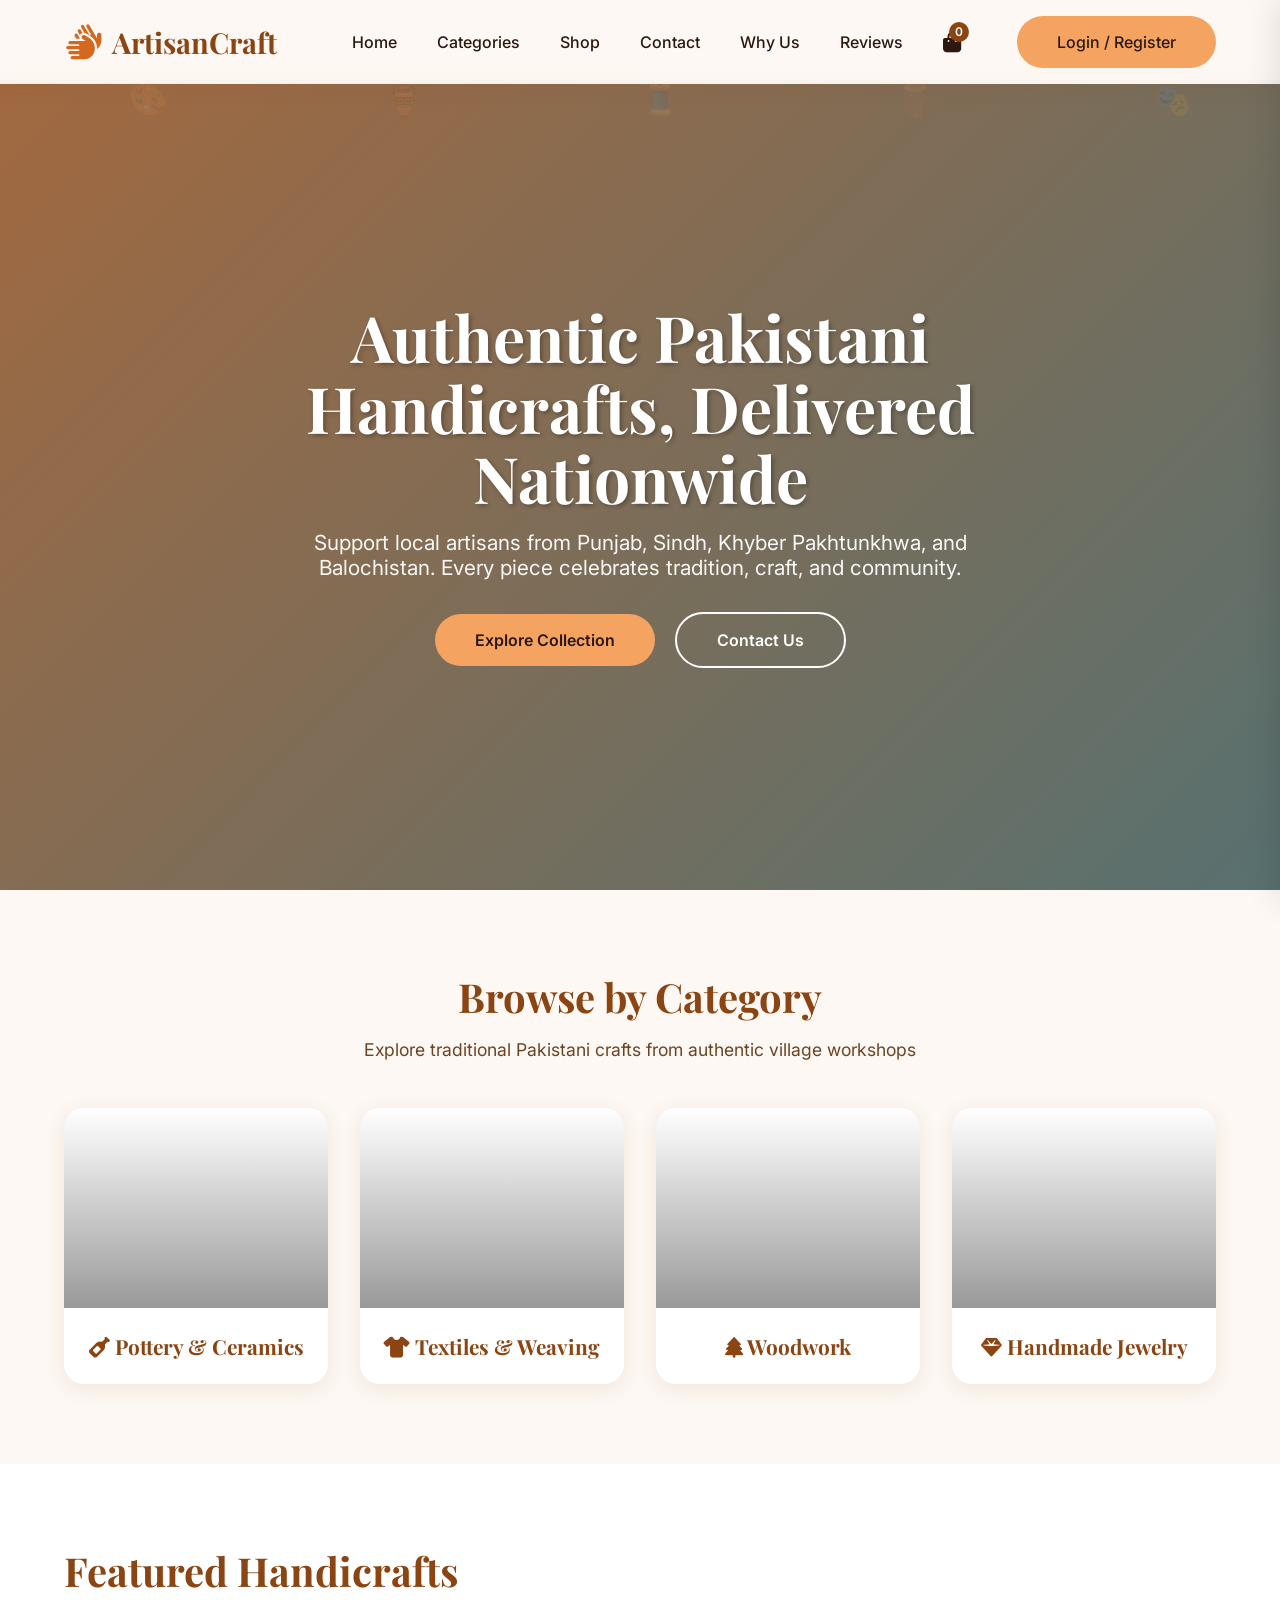
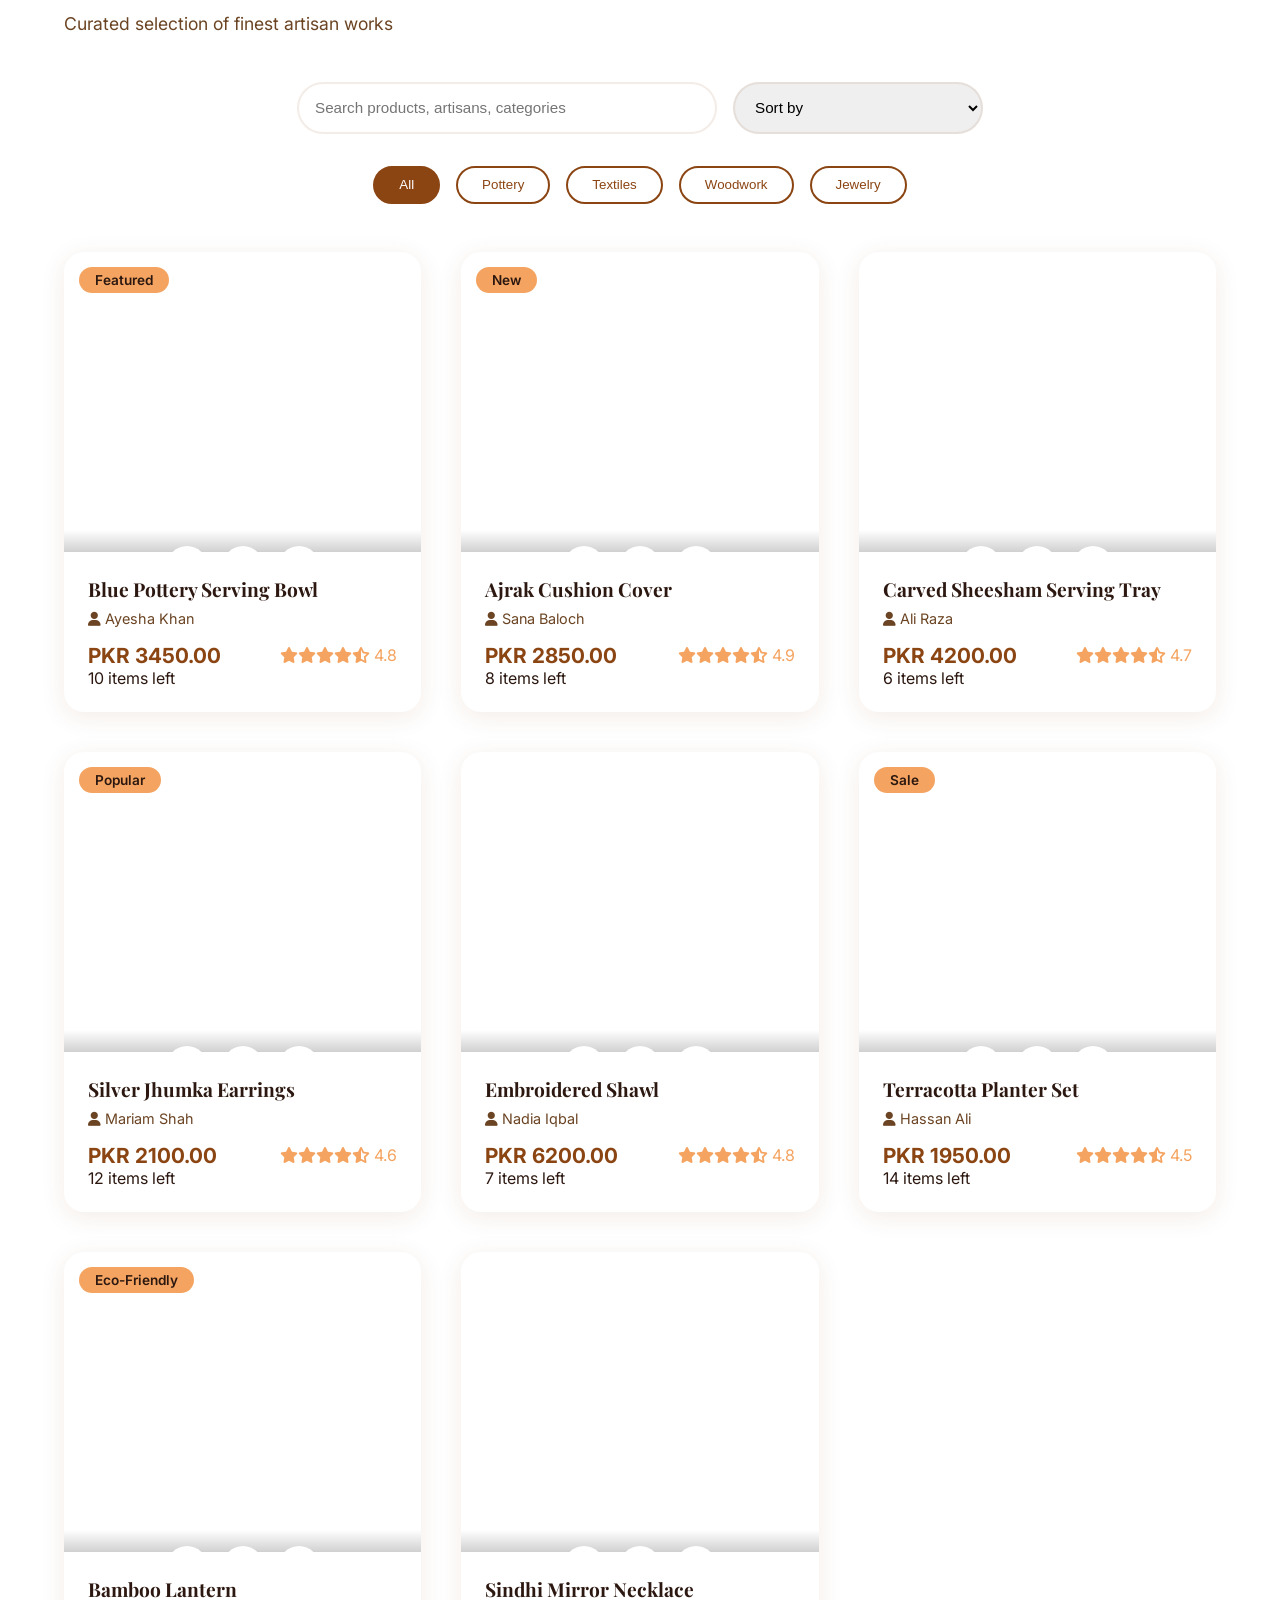
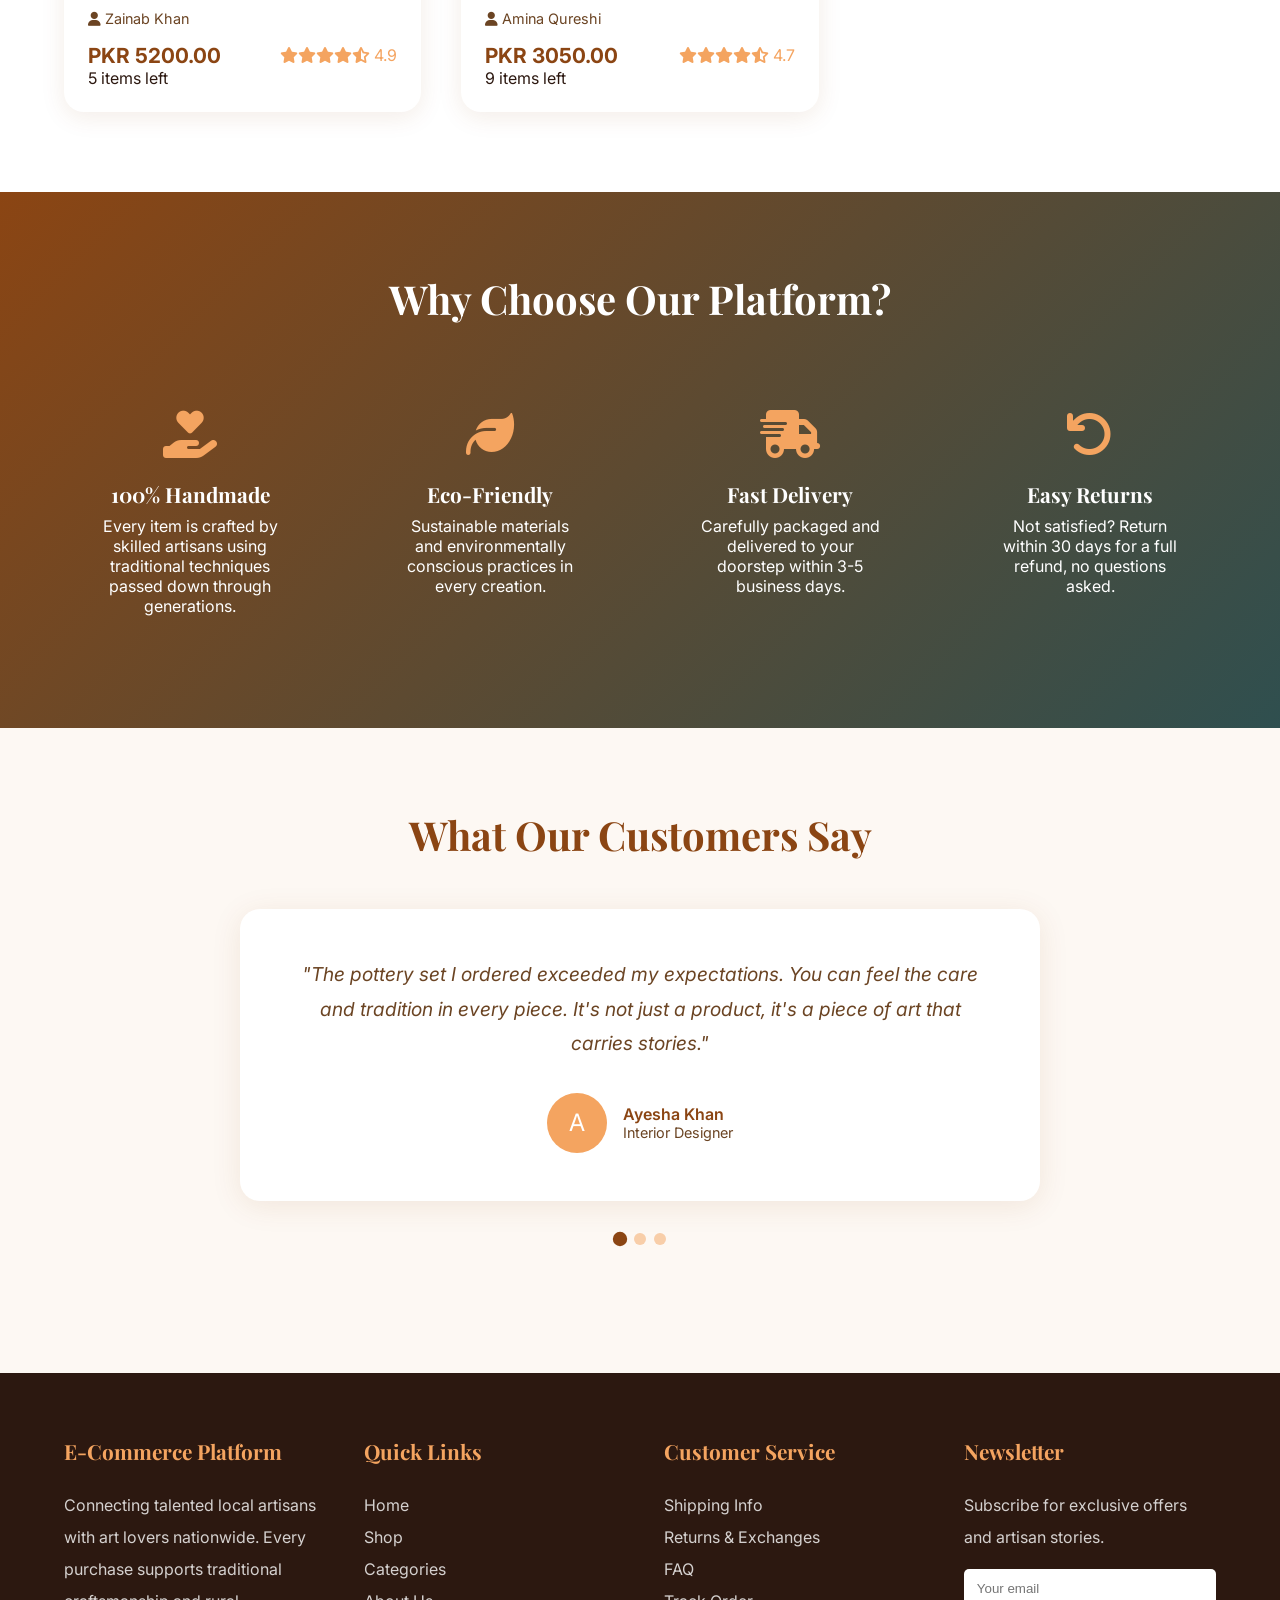
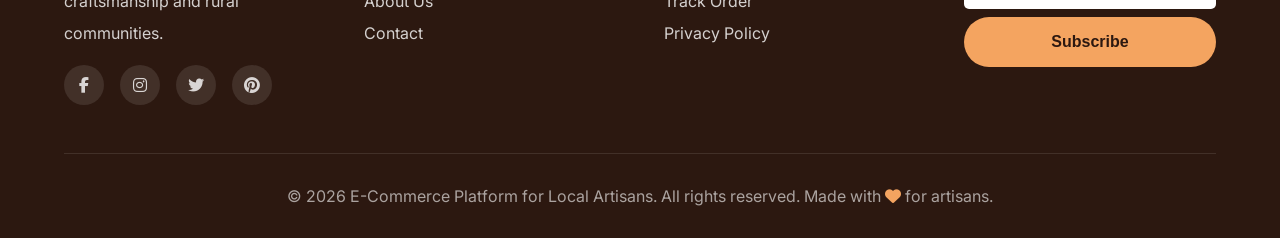
==== commit 764f0ac6: "Improvement in website images" ====
--- a/index.html
+++ b/index.html
@@ -273,94 +273,126 @@
     <script type="text/template">
         // Product Data
         const products = [
-            {
-                id: 1,
-                title: "Hand-Painted Ceramic Vase",
-                artisan: "Maria Gonzalez",
-                price: 89.99,
-                category: "pottery",
-                image: "https://images.unsplash.com/photo-1578749556568-bc2c40e68b61?ixlib=rb-4.0.3&auto=format&fit=crop&w=600&q=80",
-                rating: 4.8,
-                badge: "Bestseller",
-                description: "A stunning hand-painted ceramic vase featuring traditional floral motifs. Each piece is unique, crafted using ancient pottery techniques and fired in a wood-burning kiln for 48 hours."
-            },
-            {
-                id: 2,
-                title: "Woven Wall Tapestry",
-                artisan: "Aisha Patel",
-                price: 145.00,
-                category: "textiles",
-                image: "https://images.unsplash.com/photo-1528578577235-b963df6db908?ixlib=rb-4.0.3&auto=format&fit=crop&w=600&q=80",
-                rating: 4.9,
-                badge: "New",
-                description: "Intricately woven wall tapestry using organic cotton and natural dyes. This piece takes over 2 weeks to complete and features geometric patterns inspired by traditional tribal art."
-            },
-            {
-                id: 3,
-                title: "Carved Walnut Bowl",
-                artisan: "John Miller",
-                price: 67.50,
-                category: "woodwork",
-                image: "https://images.unsplash.com/photo-1603653856395-084009e58a42?ixlib=rb-4.0.3&auto=format&fit=crop&w=600&q=80",
-                rating: 4.7,
-                badge: null,
-                description: "Hand-carved from sustainably sourced black walnut, this bowl showcases the natural grain patterns of the wood. Food-safe finish using organic beeswax and mineral oil."
-            },
-            {
-                id: 4,
-                title: "Silver Tribal Earrings",
-                artisan: "Rosa Martinez",
-                price: 45.00,
-                category: "jewelry",
-                image: "https://images.unsplash.com/photo-1535632066927-ab7c9ab60908?ixlib=rb-4.0.3&auto=format&fit=crop&w=600&q=80",
-                rating: 4.6,
-                badge: "Popular",
-                description: "Sterling silver earrings with intricate tribal patterns hand-stamped by skilled silversmiths. Each pair is oxidized to enhance the detailed designs and polished to a mirror finish."
-            },
-            {
-                id: 5,
-                title: "Embroidered Throw Pillow",
-                artisan: "Li Wei",
-                price: 55.00,
-                category: "textiles",
-                image: "https://images.unsplash.com/photo-1584100936595-c0654b55a2e6?ixlib=rb-4.0.3&auto=format&fit=crop&w=600&q=80",
-                rating: 4.8,
-                badge: null,
-                description: "Luxurious linen throw pillow featuring hand-embroidered silk thread patterns. The design draws inspiration from ancient silk road motifs, bringing history into your home."
-            },
-            {
-                id: 6,
-                title: "Rustic Clay Planter",
-                artisan: "Tom Bradley",
-                price: 34.99,
-                category: "pottery",
-                image: "https://images.unsplash.com/photo-1485955900006-10f4d324d411?ixlib=rb-4.0.3&auto=format&fit=crop&w=600&q=80",
-                rating: 4.5,
-                badge: "Sale",
-                description: "Rustic terracotta planter with a natural, unglazed finish. Perfect for succulents and small plants. The porous clay allows roots to breathe and prevents overwatering."
-            },
-            {
-                id: 7,
-                title: "Handcrafted Bamboo Lamp",
-                artisan: "Chen Yu",
-                price: 120.00,
-                category: "woodwork",
-                image: "https://images.unsplash.com/photo-1507473885765-e6ed057f782c?ixlib=rb-4.0.3&auto=format&fit=crop&w=600&q=80",
-                rating: 4.9,
-                badge: "Eco-Friendly",
-                description: "Sustainable bamboo table lamp with hand-woven shade. The warm light creates beautiful shadow patterns, perfect for creating a cozy atmosphere in any room."
-            },
-            {
-                id: 8,
-                title: "Beaded Statement Necklace",
-                artisan: "Amara Okafor",
-                price: 78.00,
-                category: "jewelry",
-                image: "https://images.unsplash.com/photo-1599643478518-17488fbbcd75?ixlib=rb-4.0.3&auto=format&fit=crop&w=600&q=80",
-                rating: 4.7,
-                badge: null,
-                description: "Bold statement necklace featuring hand-strung glass beads in vibrant traditional colors. Each bead is carefully selected to create a harmonious, eye-catching design."
-            }
+    {
+        id: 1,
+        name: "Blue Pottery Serving Bowl",
+        artisan: "Ayesha Khan",
+        sellerName: "Multan Blue Pottery",
+        price: 3450.00,
+        category: "pottery",
+        image: "https://images.unsplash.com/photo-1760124056943-eb64936d3d2a?q=80&w=736&auto=format&fit=crop&ixlib=rb-4.1.0&ixid=M3wxMjA3fDB8MHxwaG90by1wYWdlfHx8fGVufDB8fHx8fA%3D%3D",
+        rating: 4.8,
+        badge: "Featured",
+        description: "Hand-painted blue pottery bowl made in Multan using traditional craftsmanship.",
+        status: 'approved',
+        stock: 10,
+        createdAt: new Date().toISOString()
+    },
+    {
+        id: 2,
+        name: "Ajrak Cushion Cover",
+        artisan: "Sana Baloch",
+        sellerName: "Sindh Textiles",
+        price: 2850.00,
+        category: "textiles",
+        image: "https://unsplash.com/photos/three-assorted-color-throw-pillows-on-black-sofa-GWFFvub7Y1U",
+        rating: 4.9,
+        badge: "New",
+        description: "Authentic Ajrak cushion cover hand-printed in Sindh with rich colors.",
+        status: 'approved',
+        stock: 8,
+        createdAt: new Date().toISOString()
+    },
+    {
+        id: 3,
+        name: "Carved Sheesham Serving Tray",
+        artisan: "Ali Raza",
+        sellerName: "Lahore Woodworks",
+        price: 4200.00,
+        category: "woodwork",
+        image: "https://decoracrafts.shop/wp-content/uploads/2025/09/10.png",
+        rating: 4.7,
+        badge: null,
+        description: "Carved sheesham wood tray with polished finish, handcrafted in Lahore.",
+        status: 'approved',
+        stock: 6,
+        createdAt: new Date().toISOString()
+    },
+    {
+        id: 4,
+        name: "Silver Jhumka Earrings",
+        artisan: "Mariam Shah",
+        sellerName: "Karachi Silver Studio",
+        price: 2100.00,
+        category: "jewelry",
+        image: "https://unsplash.com/photos/a-pair-of-silver-and-gold-earrings-LBvg2FW_VII",
+        rating: 4.6,
+        badge: "Popular",
+        description: "Classic silver jhumka earrings handcrafted by Peshawari silversmiths.",
+        status: 'approved',
+        stock: 12,
+        createdAt: new Date().toISOString()
+    },
+    {
+        id: 5,
+        name: "Embroidered Shawl",
+        artisan: "Nadia Iqbal",
+        sellerName: "Kashmir Looms",
+        price: 6200.00,
+        category: "textiles",
+        image: "https://unsplash.com/photos/white-fabric-with-dark-floral-embroidery-pattern-R_uayLKqDL8",
+        rating: 4.8,
+        badge: null,
+        description: "Soft embroidered shawl with intricate Kashmiri paisley motifs.",
+        status: 'approved',
+        stock: 7,
+        createdAt: new Date().toISOString()
+    },
+    {
+        id: 6,
+        name: "Terracotta Planter Set",
+        artisan: "Hassan Ali",
+        sellerName: "Gujranwala Clay Works",
+        price: 1950.00,
+        category: "pottery",
+        image: "https://unsplash.com/photos/a-white-and-pink-vase-with-a-plant-in-it-MpL7mgRoqfY",
+        rating: 4.5,
+        badge: "Sale",
+        description: "Rustic terracotta planter set made by clay artisans in Gujranwala.",
+        status: 'approved',
+        stock: 14,
+        createdAt: new Date().toISOString()
+    },
+    {
+        id: 7,
+        name: "Bamboo Lantern",
+        artisan: "Zainab Khan",
+        sellerName: "Karachi Bamboo",
+        price: 5200.00,
+        category: "woodwork",
+        image: "https://unsplash.com/photos/a-wicker-lantern-hanging-from-a-ceiling-09YSitq__rE",
+        rating: 4.9,
+        badge: "Eco-Friendly",
+        description: "Handwoven bamboo lantern for warm ambient lighting.",
+        status: 'approved',
+        stock: 5,
+        createdAt: new Date().toISOString()
+    },
+    {
+        id: 8,
+        name: "Sindhi Mirror Necklace",
+        artisan: "Amina Qureshi",
+        sellerName: "Sindh Jewelry Hub",
+        price: 3050.00,
+        category: "jewelry",
+        image: "https://tse4.mm.bing.net/th/id/OIP.Sx9dL9T1kuzwYGJTEBs0CAHaHa?rs=1&pid=ImgDetMain&o=7&rm=3",
+        rating: 4.7,
+        badge: null,
+        description: "Handcrafted Sindhi mirror necklace with traditional decorative details.",
+        status: 'approved',
+        stock: 9,
+        createdAt: new Date().toISOString()
+    }
         ];
 
         let cart = [];
@@ -383,13 +415,13 @@
                     <div class="product-img" style="background-image: url('${product.image}')">
                         ${product.badge ? `<span class="product-badge">${product.badge}</span>` : ''}
                         <div class="product-actions">
-                            <button class="action-btn" onclick="quickView(${product.id})" title="Quick View">
+                            <button class="action-btn" onclick="quickView('${product.id}')" title="Quick View">
                                 <i class="fas fa-eye"></i>
                             </button>
-                            <button class="action-btn" onclick="addToCart(${product.id})" title="Add to Cart">
+                            <button class="action-btn" onclick="addToCart('${product.id}')" title="Add to Cart">
                                 <i class="fas fa-shopping-cart"></i>
                             </button>
-                            <button class="action-btn" onclick="showToast('Added to wishlist!')" title="Wishlist">
+                            <button class="action-btn" onclick="toggleWishlist('${product.id}')" title="Wishlist">
                                 <i class="fas fa-heart"></i>
                             </button>
                         </div>
@@ -438,13 +470,14 @@
 
         // Quick View
         function quickView(id) {
-            const product = products.find(p => p.id === id);
+            const product = products.find(p => String(p.id) === String(id));
+            if (!product) return showToast('Product not found', 'error');
             currentModalProduct = product;
             
             document.getElementById('modalImg').style.backgroundImage = `url('${product.image}')`;
-            document.getElementById('modalTitle').textContent = product.title;
-            document.getElementById('modalPrice').textContent = `PKR ${product.price.toFixed(2)}`;
-            document.getElementById('modalDesc').textContent = product.description;
+            document.getElementById('modalTitle').textContent = product.title || product.name;
+            document.getElementById('modalPrice').textContent = `PKR ${Number(product.price || 0).toFixed(2)}`;
+            document.getElementById('modalDesc').textContent = product.description || '';
             
             document.getElementById('quickViewModal').classList.add('active');
         }
@@ -462,17 +495,20 @@
 
         // Cart Functions
         function addToCart(id) {
-            const product = products.find(p => p.id === id);
-            const existingItem = cart.find(item => item.id === id);
-            
+            const product = products.find(p => String(p.id) === String(id));
+            if (!product) return showToast('Product not found', 'error');
+            if (product.stock === 0) return showToast('This product is sold out', 'error');
+
+            const existingItem = cart.find(item => String(item.id) === String(id));
             if (existingItem) {
+                if (existingItem.quantity >= (product.stock || 1)) return showToast('No more stock available for this product', 'error');
                 existingItem.quantity++;
             } else {
                 cart.push({ ...product, quantity: 1 });
             }
             
             updateCart();
-            showToast(`${product.title} added to cart!`);
+            showToast(`${product.title || product.name} added to cart!`);
         }
 
         function removeFromCart(id) {
--- a/css/style.css
+++ b/css/style.css
@@ -2077,6 +2077,73 @@
     font-size: 0.95rem;
 }
 
+/* Seller selection list styling inside payment modal */
+.seller-list {
+    display: flex;
+    flex-direction: column;
+    gap: 0.9rem;
+}
+.seller-select {
+    background: rgba(250,246,242,0.9);
+    padding: 0.8rem 1rem;
+    border-radius: 10px;
+    border: 1px solid rgba(0,0,0,0.04);
+}
+.seller-select label {
+    display: flex;
+    align-items: center;
+    gap: 0.6rem;
+    font-weight: 600;
+    color: var(--primary);
+}
+.seller-items {
+    margin-top: 0.6rem;
+    color: var(--text);
+    font-size: 0.95rem;
+}
+.seller-actions { text-align: center; }
+.seller-actions .btn { min-width: 260px; }
+
+/* Payment modal quick method buttons - make them pill-shaped like older design */
+.payment-method-quick { display:flex; flex-wrap:wrap; gap:0.6rem; margin: 0.8rem 0; }
+.payment-method-quick .btn {
+    background: var(--secondary);
+    color: var(--text);
+    padding: 0.9rem 1.6rem;
+    border-radius: 28px;
+    box-shadow: 0 8px 18px rgba(244,164,96,0.25);
+    font-weight: 700;
+    min-width: 180px;
+}
+.payment-method-quick .btn:hover { transform: translateY(-2px); box-shadow: 0 14px 30px rgba(244,164,96,0.22); }
+
+/* New tile-style for payment methods to match Secure Payment design */
+.payment-method-quick .method-tile {
+    display:flex;
+    align-items:center;
+    gap:0.9rem;
+    width:100%;
+    background:transparent;
+    border:1px solid rgba(0,0,0,0.06);
+    padding:0.9rem 1rem;
+    border-radius:12px;
+    text-align:left;
+    color:var(--primary);
+    font-weight:600;
+}
+.payment-method-quick .method-tile i { width:34px; height:34px; display:inline-flex; align-items:center; justify-content:center; background:rgba(244,164,96,0.08); border-radius:8px; color:var(--secondary); }
+.payment-method-quick .method-tile span { flex:1; }
+.payment-method-quick .method-tile.active { background:#fff; border:2px solid var(--secondary); box-shadow:0 8px 30px rgba(244,164,96,0.08); }
+.payment-method-quick .method-tile:hover { transform: translateY(-2px); }
+
+.group-form { background: transparent; padding: 0.6rem 0; }
+.group-form .form-group { margin-bottom: 0.6rem; }
+.group-form input, .group-form textarea, .group-form select { width:100%; padding:0.6rem; border-radius:8px; border:1px solid rgba(0,0,0,0.08); }
+.group-form .btn { border-radius:26px; display:inline-block; margin-top:6px; }
+
+.method-details { background:#fff; border:1px solid #f0e6da; padding:0.9rem; border-radius:10px; margin-bottom:0.8rem; color:var(--text); }
+.method-details strong { display:block; color:var(--primary); margin-bottom:0.3rem; }
+
 .payment-amount {
     display: flex;
     justify-content: space-between;
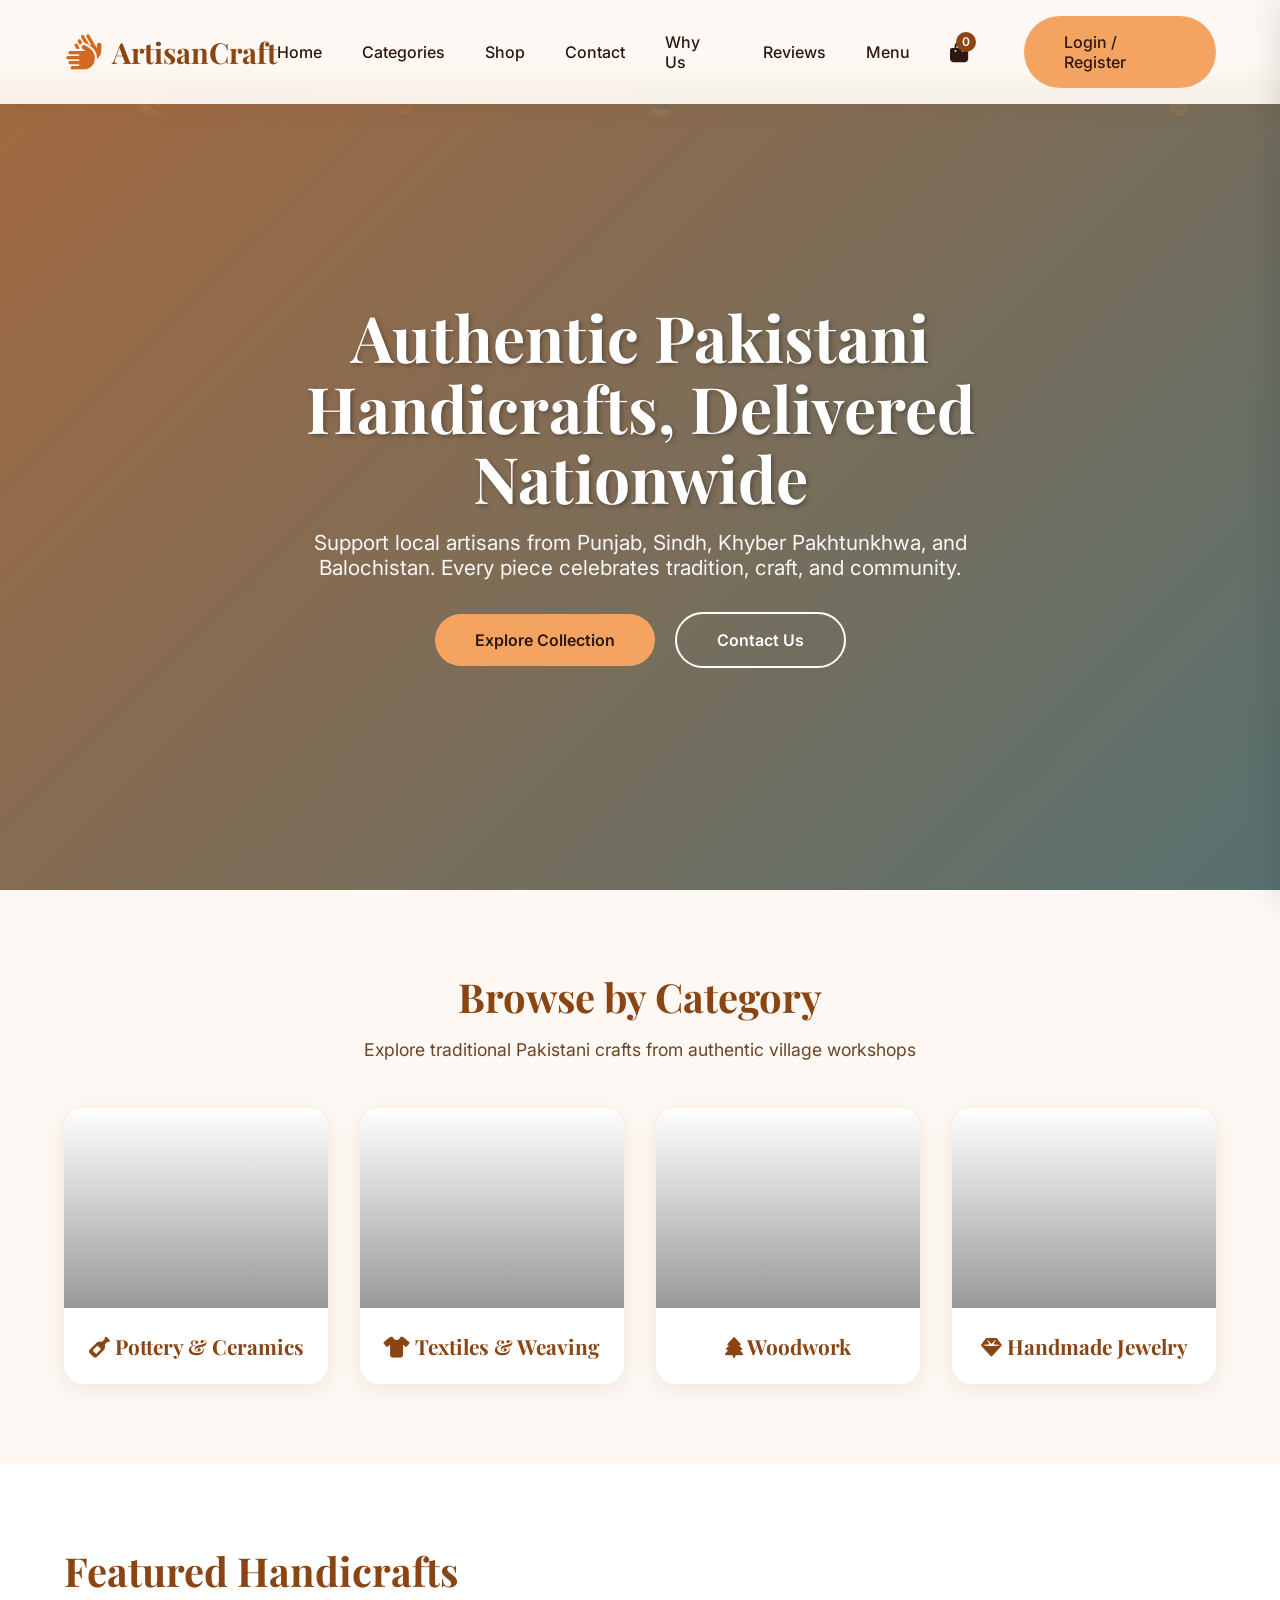
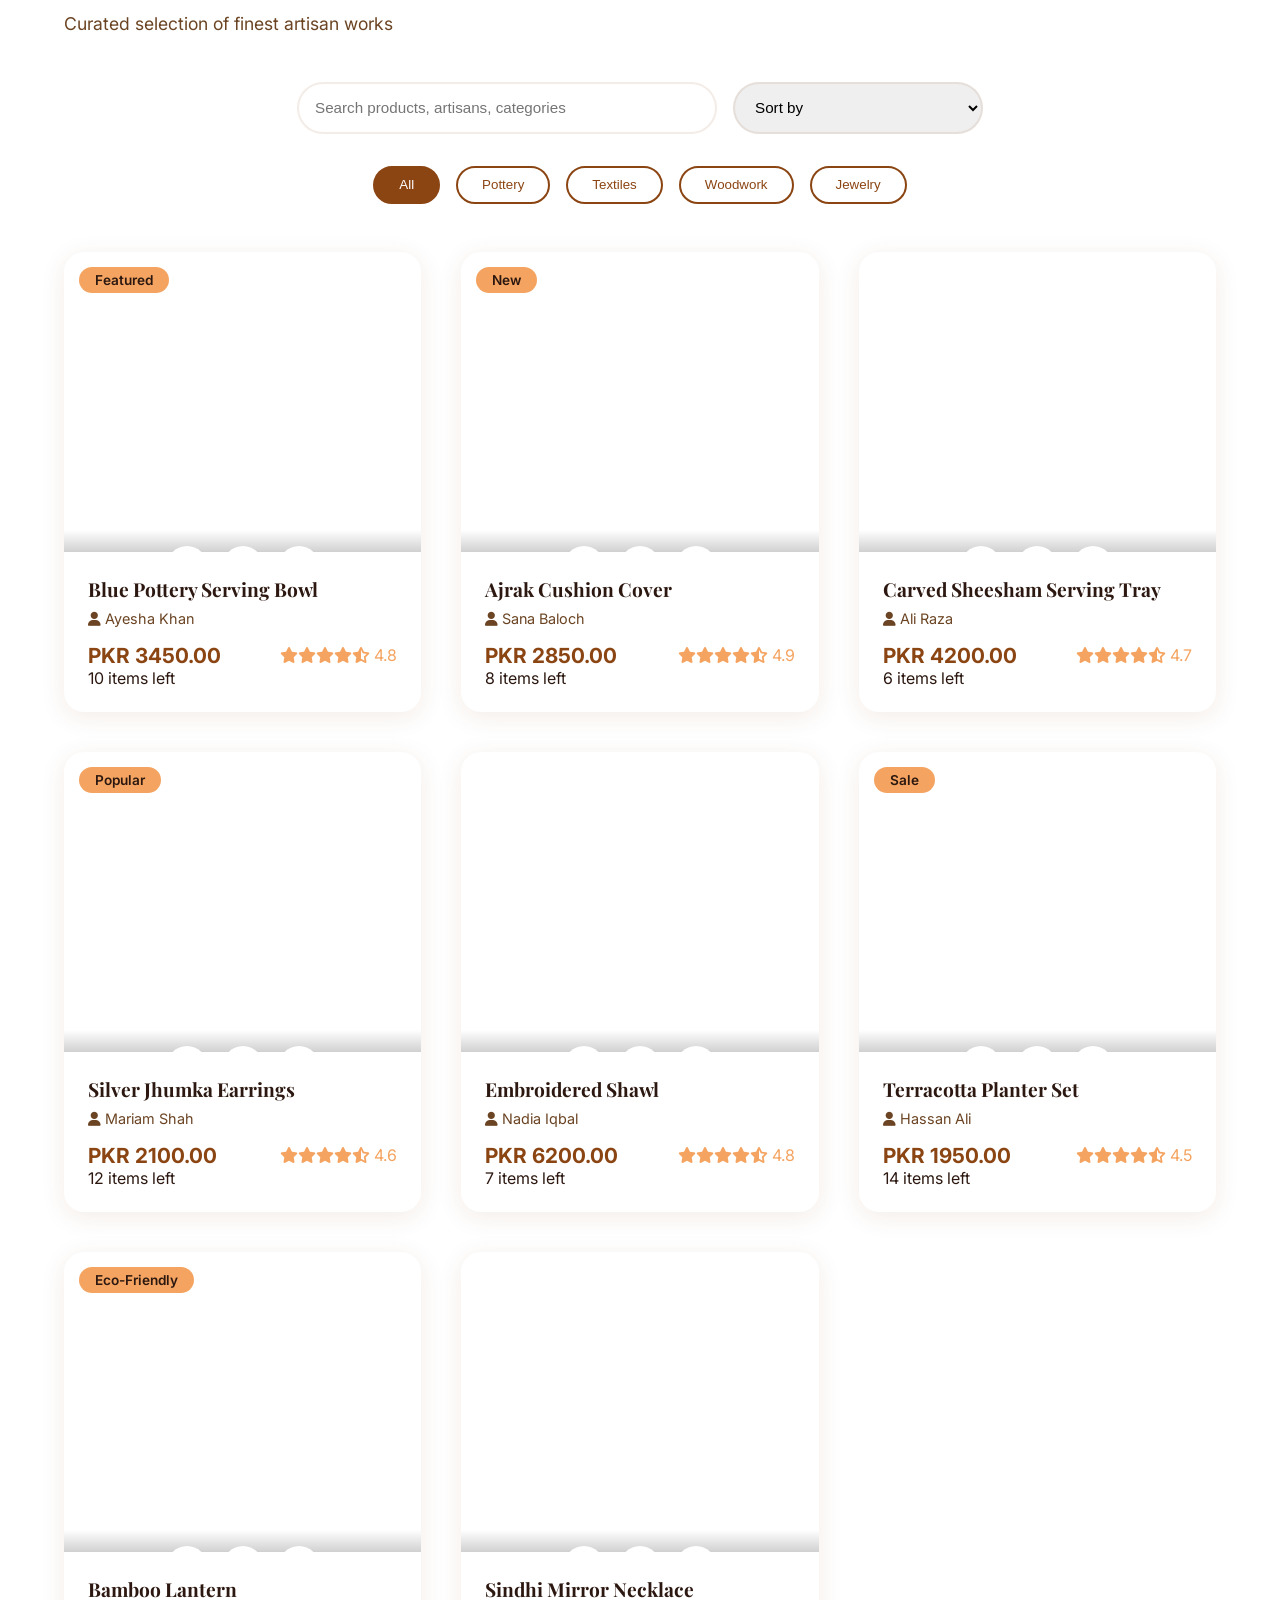
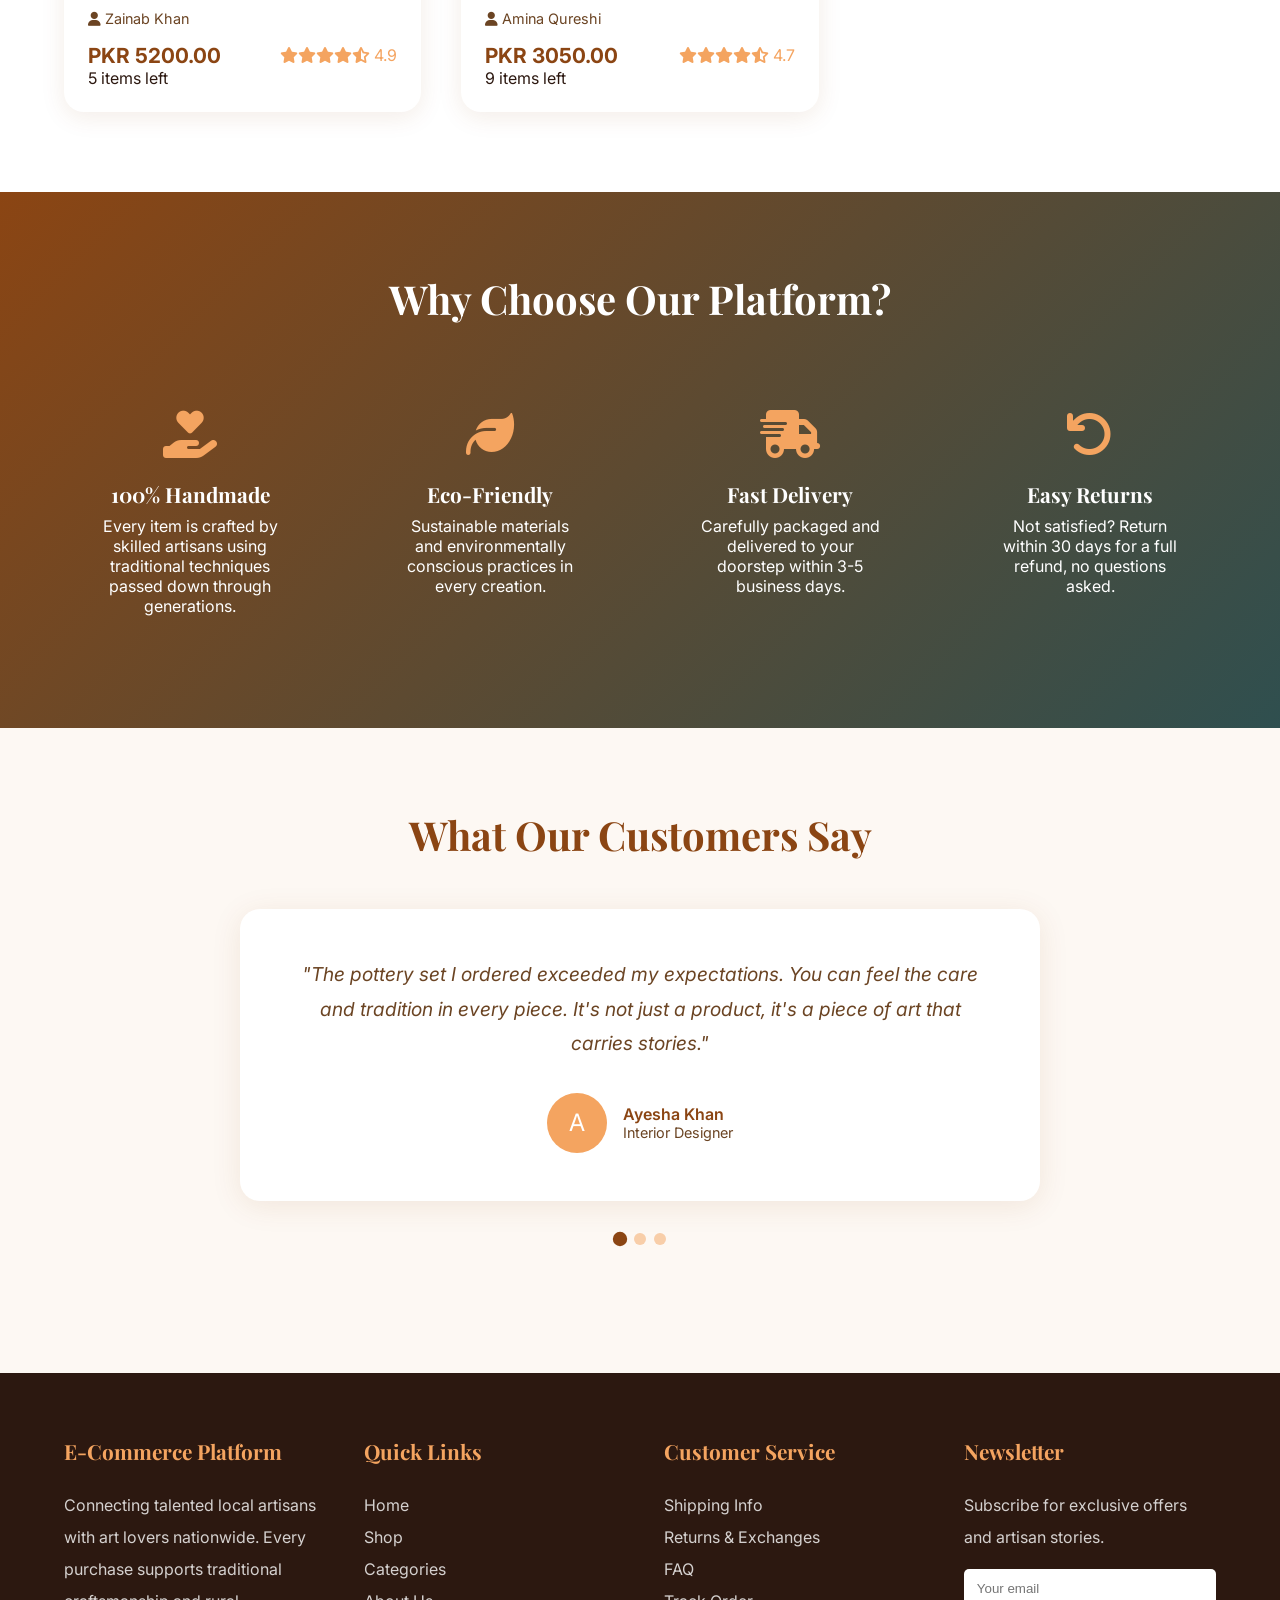
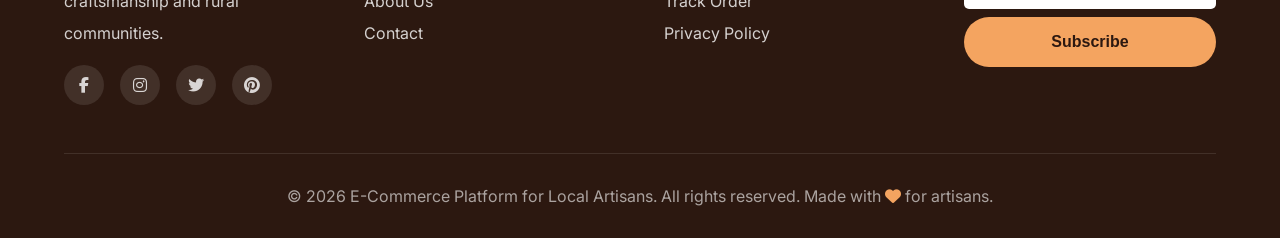
==== commit 44bb70be: "Menu Added" ====
--- a/index.html
+++ b/index.html
@@ -24,6 +24,7 @@
             <li><a href="contact.html">Contact</a></li>
             <li><a href="#features">Why Us</a></li>
             <li><a href="#testimonials">Reviews</a></li>
+            <li><a href="#menu-items">Menu</a></li>
             <li class="cart-icon" onclick="toggleCart()">
                 <i class="fas fa-shopping-bag"></i>
                 <span class="cart-count" id="cartCount">0</span>
@@ -272,7 +273,7 @@
 
     <script type="text/template">
         // Product Data
-        const products = [
+    const products = [
     {
         id: 1,
         name: "Blue Pottery Serving Bowl",
@@ -295,7 +296,7 @@
         sellerName: "Sindh Textiles",
         price: 2850.00,
         category: "textiles",
-        image: "https://unsplash.com/photos/three-assorted-color-throw-pillows-on-black-sofa-GWFFvub7Y1U",
+        image: "https://images.unsplash.com/photo-1553114552-c4ece3a33c93?q=80&w=1170&auto=format&fit=crop&ixlib=rb-4.1.0&ixid=M3wxMjA3fDB8MHxwaG90by1wYWdlfHx8fGVufDB8fHx8fA%3D%3D",
         rating: 4.9,
         badge: "New",
         description: "Authentic Ajrak cushion cover hand-printed in Sindh with rich colors.",
@@ -325,7 +326,7 @@
         sellerName: "Karachi Silver Studio",
         price: 2100.00,
         category: "jewelry",
-        image: "https://unsplash.com/photos/a-pair-of-silver-and-gold-earrings-LBvg2FW_VII",
+        image: "https://images.unsplash.com/photo-1714733831162-0a6e849141be?q=80&w=835&auto=format&fit=crop&ixlib=rb-4.1.0&ixid=M3wxMjA3fDB8MHxwaG90by1wYWdlfHx8fGVufDB8fHx8fA%3D%3D",
         rating: 4.6,
         badge: "Popular",
         description: "Classic silver jhumka earrings handcrafted by Peshawari silversmiths.",
@@ -340,7 +341,7 @@
         sellerName: "Kashmir Looms",
         price: 6200.00,
         category: "textiles",
-        image: "https://unsplash.com/photos/white-fabric-with-dark-floral-embroidery-pattern-R_uayLKqDL8",
+        image: "https://plus.unsplash.com/premium_photo-1769127518346-db9ff1a13998?q=80&w=1170&auto=format&fit=crop&ixlib=rb-4.1.0&ixid=M3wxMjA3fDB8MHxwaG90by1wYWdlfHx8fGVufDB8fHx8fA%3D%3D",
         rating: 4.8,
         badge: null,
         description: "Soft embroidered shawl with intricate Kashmiri paisley motifs.",
@@ -355,7 +356,7 @@
         sellerName: "Gujranwala Clay Works",
         price: 1950.00,
         category: "pottery",
-        image: "https://unsplash.com/photos/a-white-and-pink-vase-with-a-plant-in-it-MpL7mgRoqfY",
+        image: "https://images.unsplash.com/photo-1730818705543-db44a62fd4f7?q=80&w=765&auto=format&fit=crop&ixlib=rb-4.1.0&ixid=M3wxMjA3fDB8MHxwaG90by1wYWdlfHx8fGVufDB8fHx8fA%3D%3D",
         rating: 4.5,
         badge: "Sale",
         description: "Rustic terracotta planter set made by clay artisans in Gujranwala.",
@@ -370,7 +371,7 @@
         sellerName: "Karachi Bamboo",
         price: 5200.00,
         category: "woodwork",
-        image: "https://unsplash.com/photos/a-wicker-lantern-hanging-from-a-ceiling-09YSitq__rE",
+        image: "https://plus.unsplash.com/premium_photo-1680799223305-2bb0335f726b?q=80&w=688&auto=format&fit=crop&ixlib=rb-4.1.0&ixid=M3wxMjA3fDB8MHxwaG90by1wYWdlfHx8fGVufDB8fHx8fA%3D%3D",
         rating: 4.9,
         badge: "Eco-Friendly",
         description: "Handwoven bamboo lantern for warm ambient lighting.",
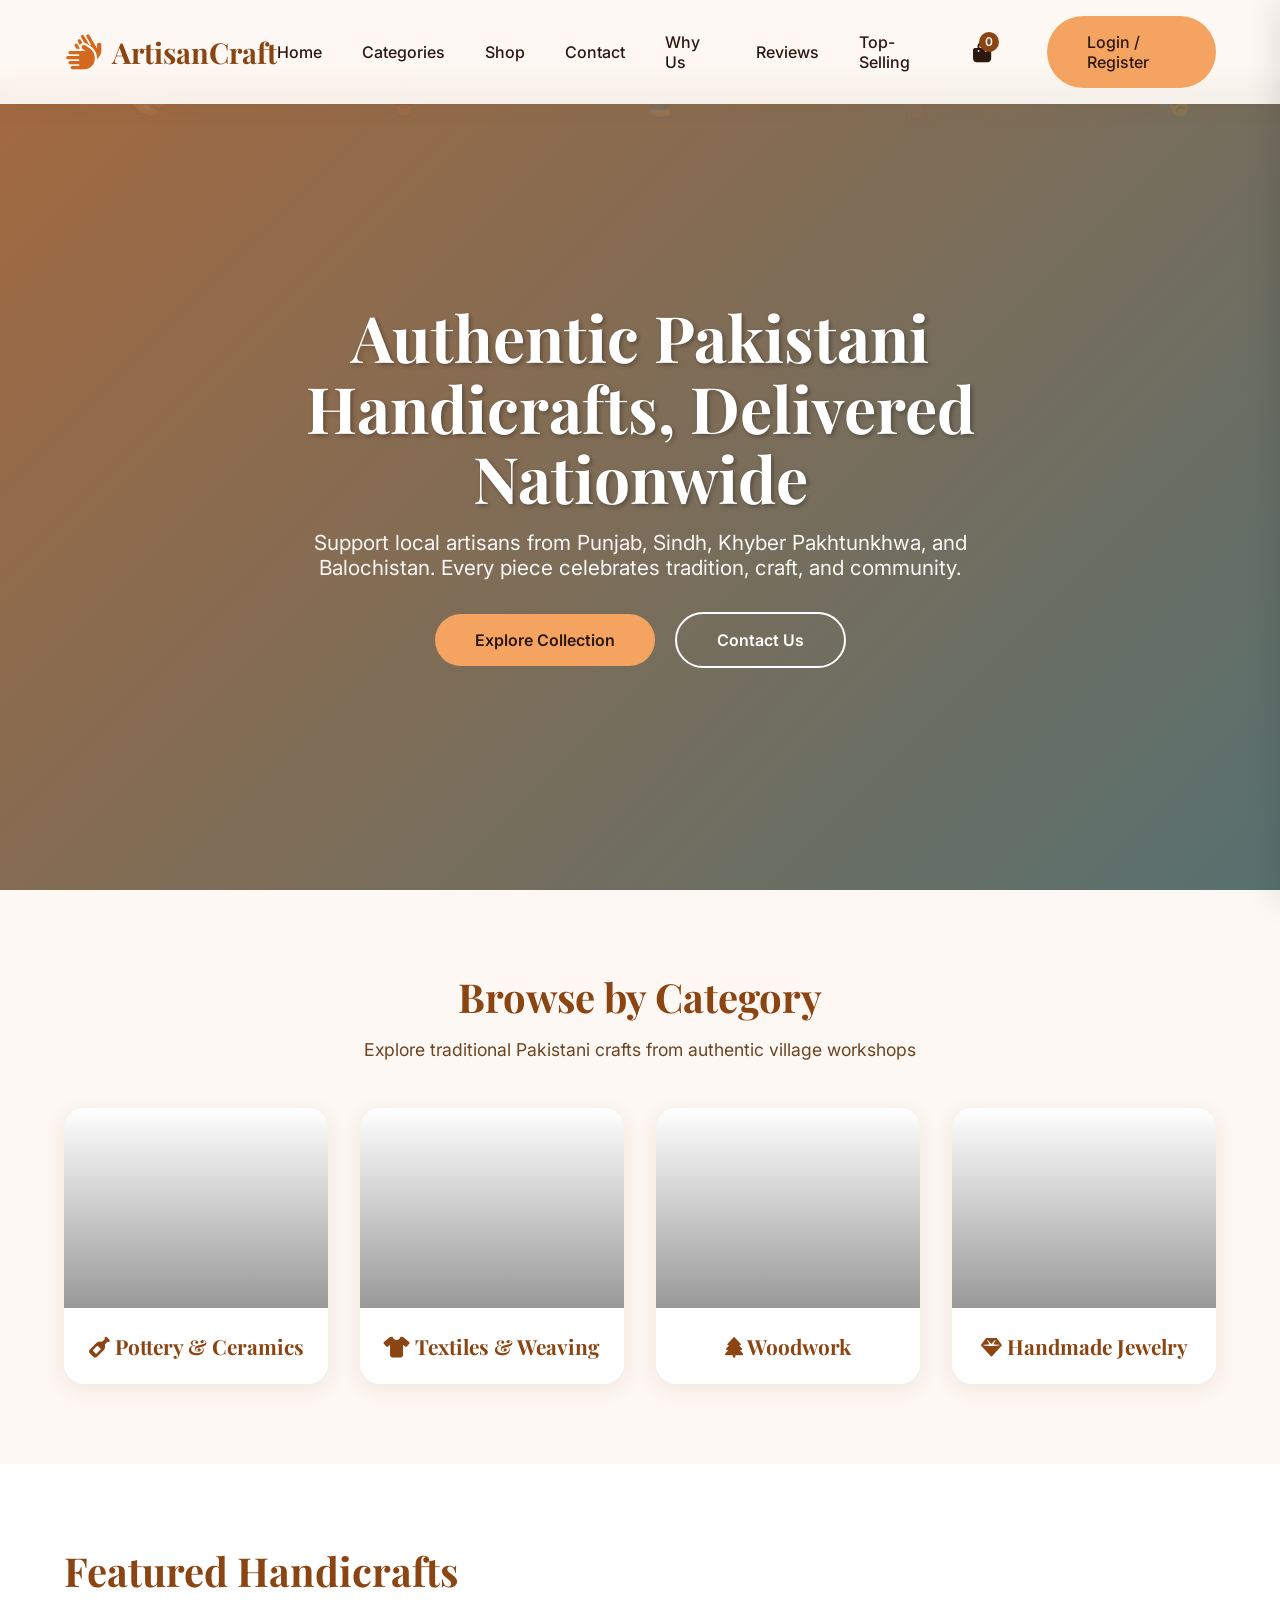
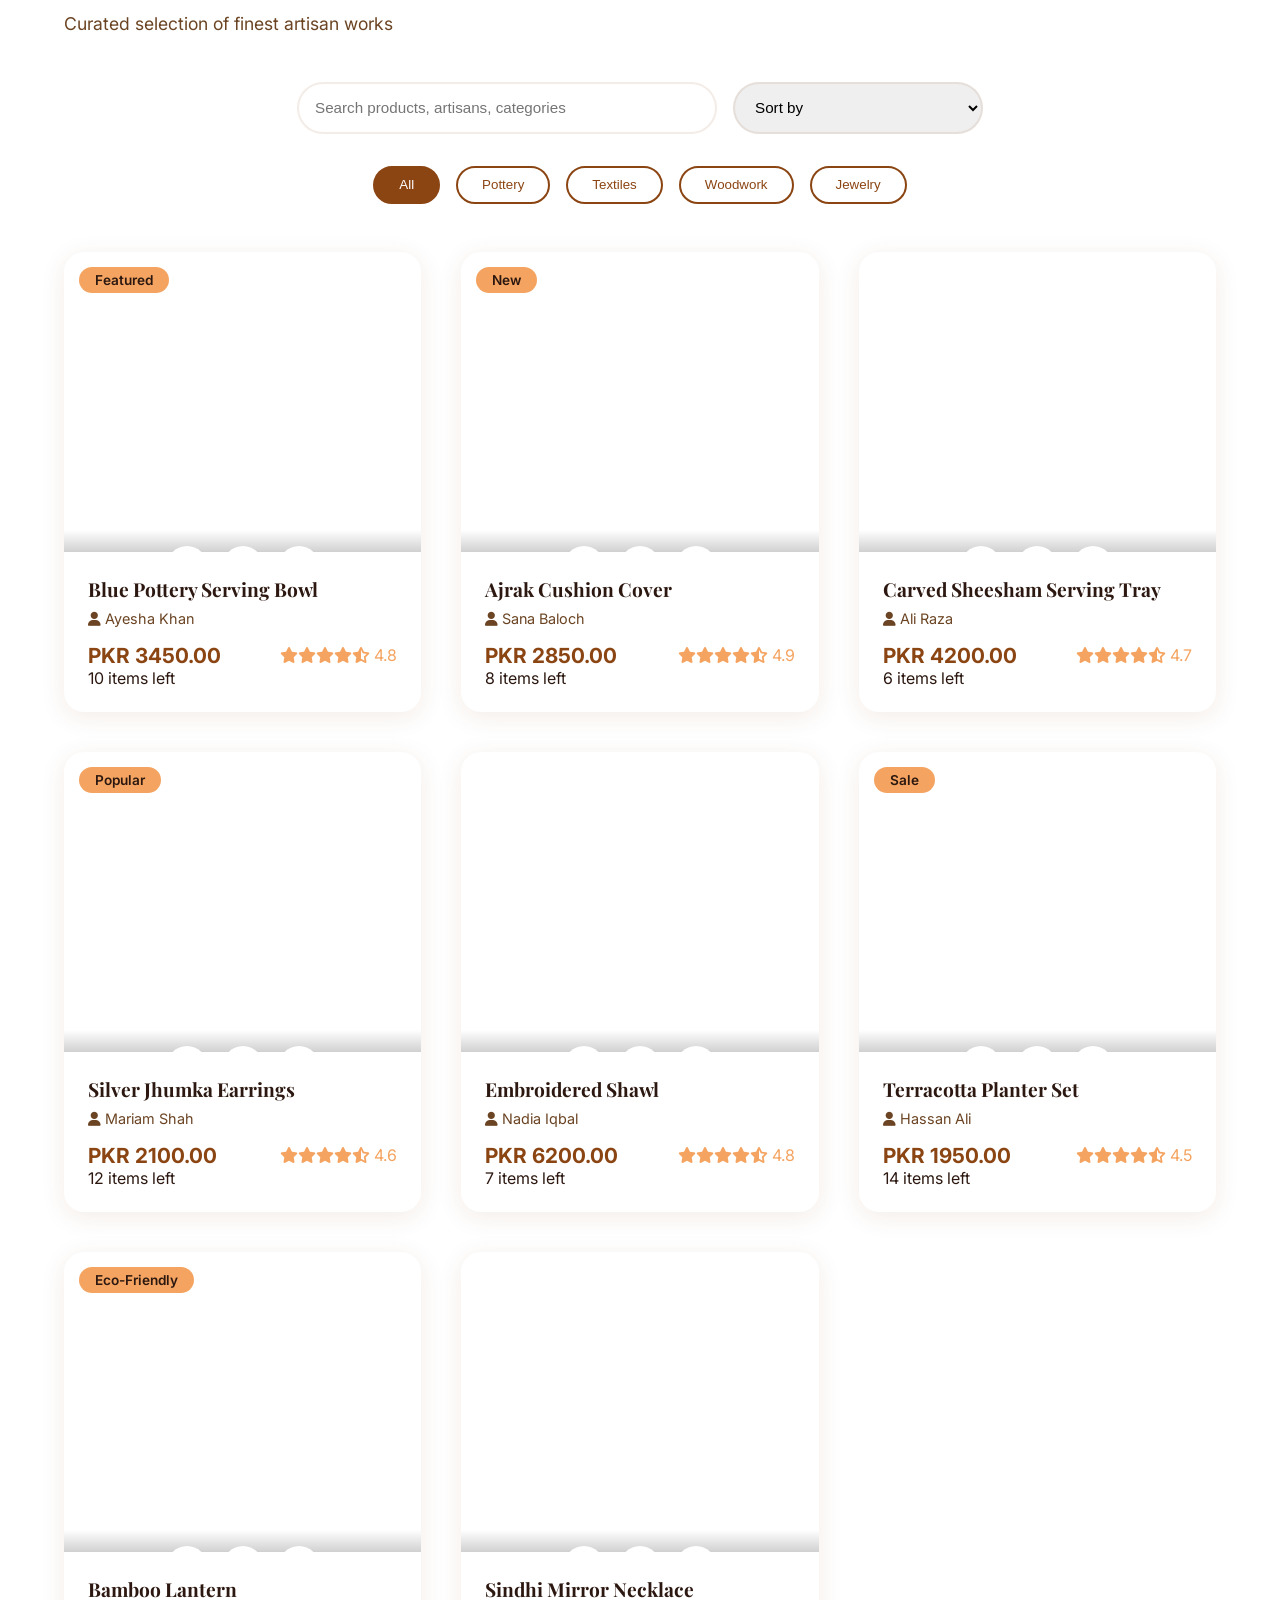
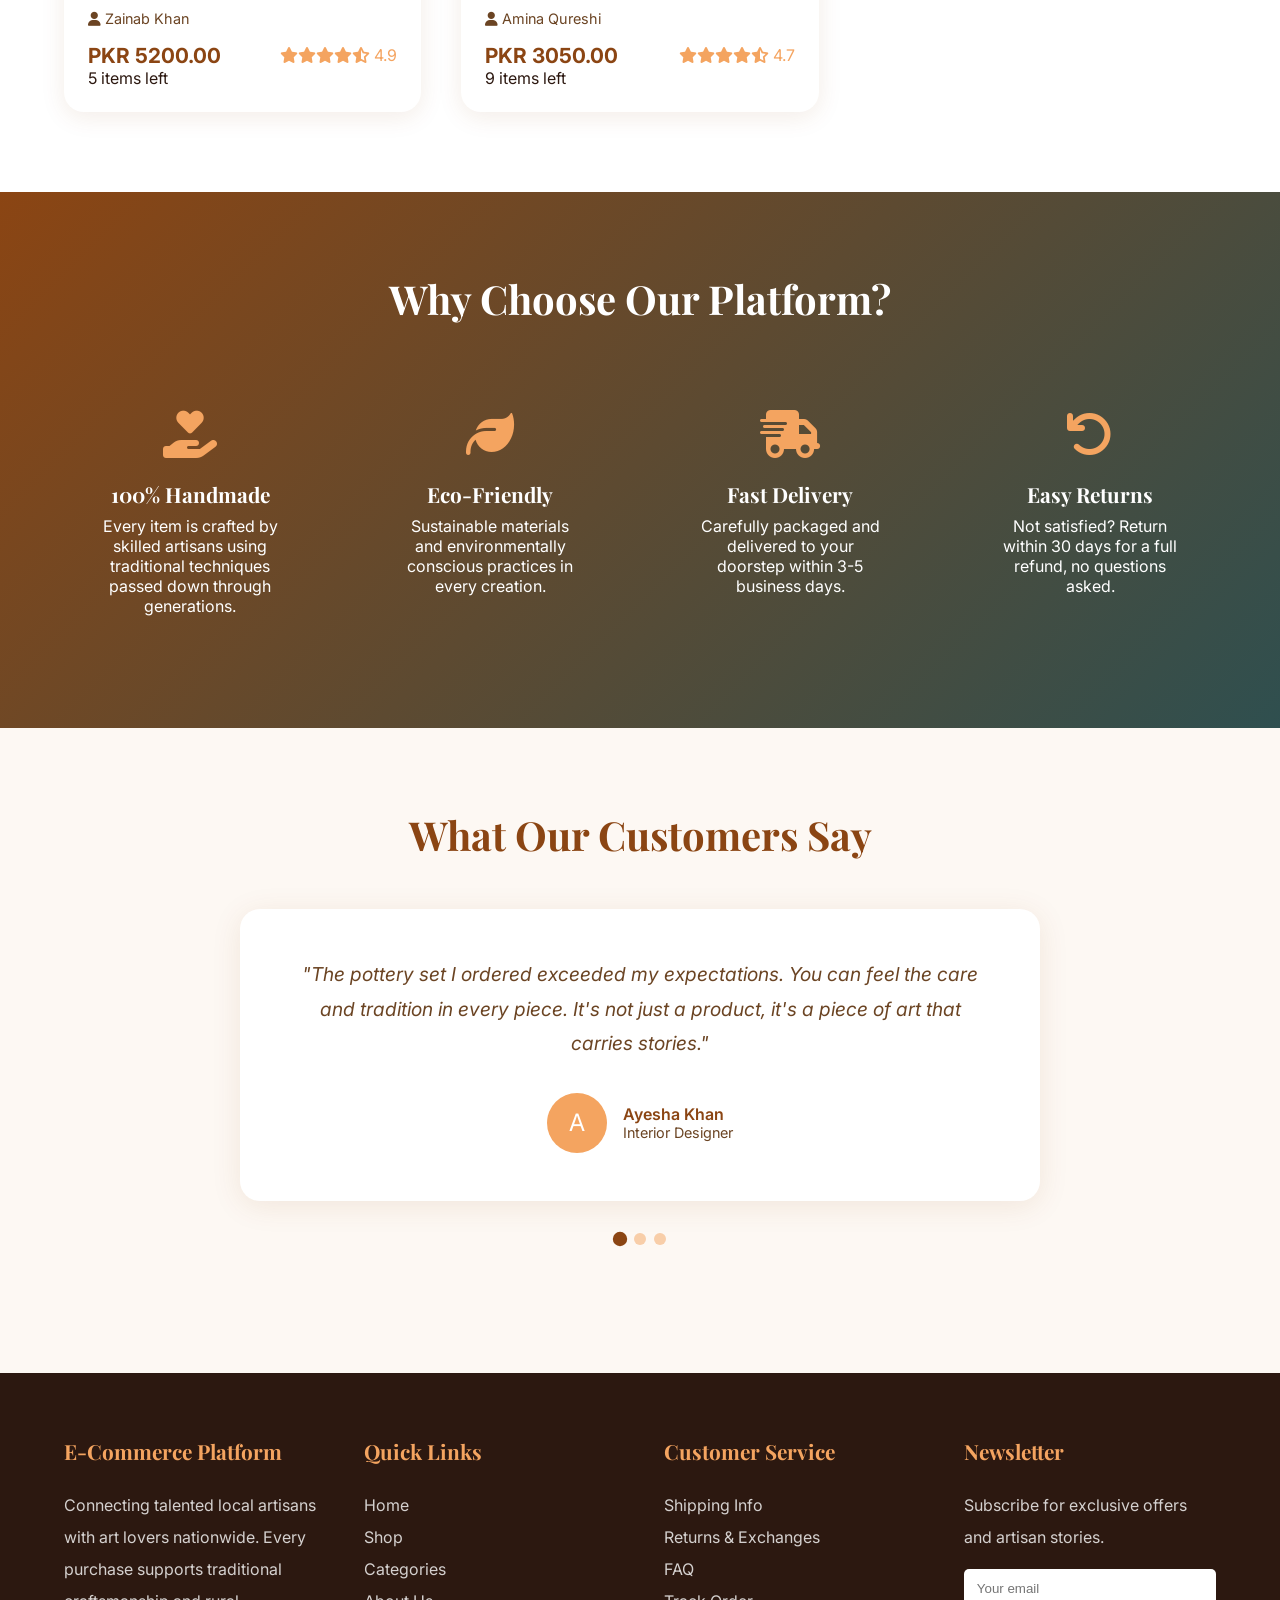
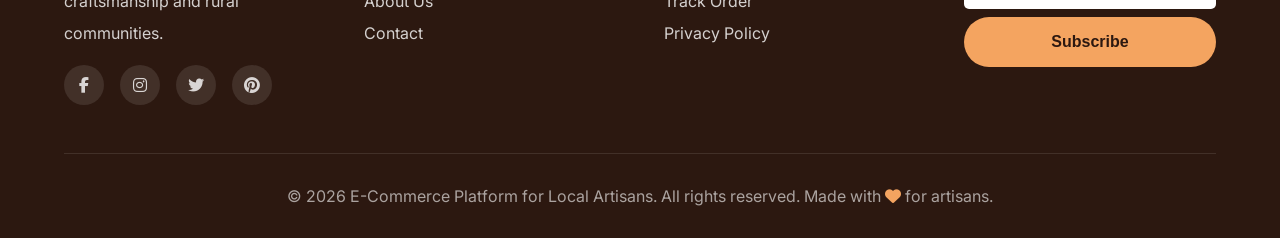
==== commit 9a0c1c9f: "Top Selling" ====
--- a/index.html
+++ b/index.html
@@ -24,7 +24,7 @@
             <li><a href="contact.html">Contact</a></li>
             <li><a href="#features">Why Us</a></li>
             <li><a href="#testimonials">Reviews</a></li>
-            <li><a href="#menu-items">Menu</a></li>
+            <li><a href="#menu-items">Top-Selling</a></li>
             <li class="cart-icon" onclick="toggleCart()">
                 <i class="fas fa-shopping-bag"></i>
                 <span class="cart-count" id="cartCount">0</span>
